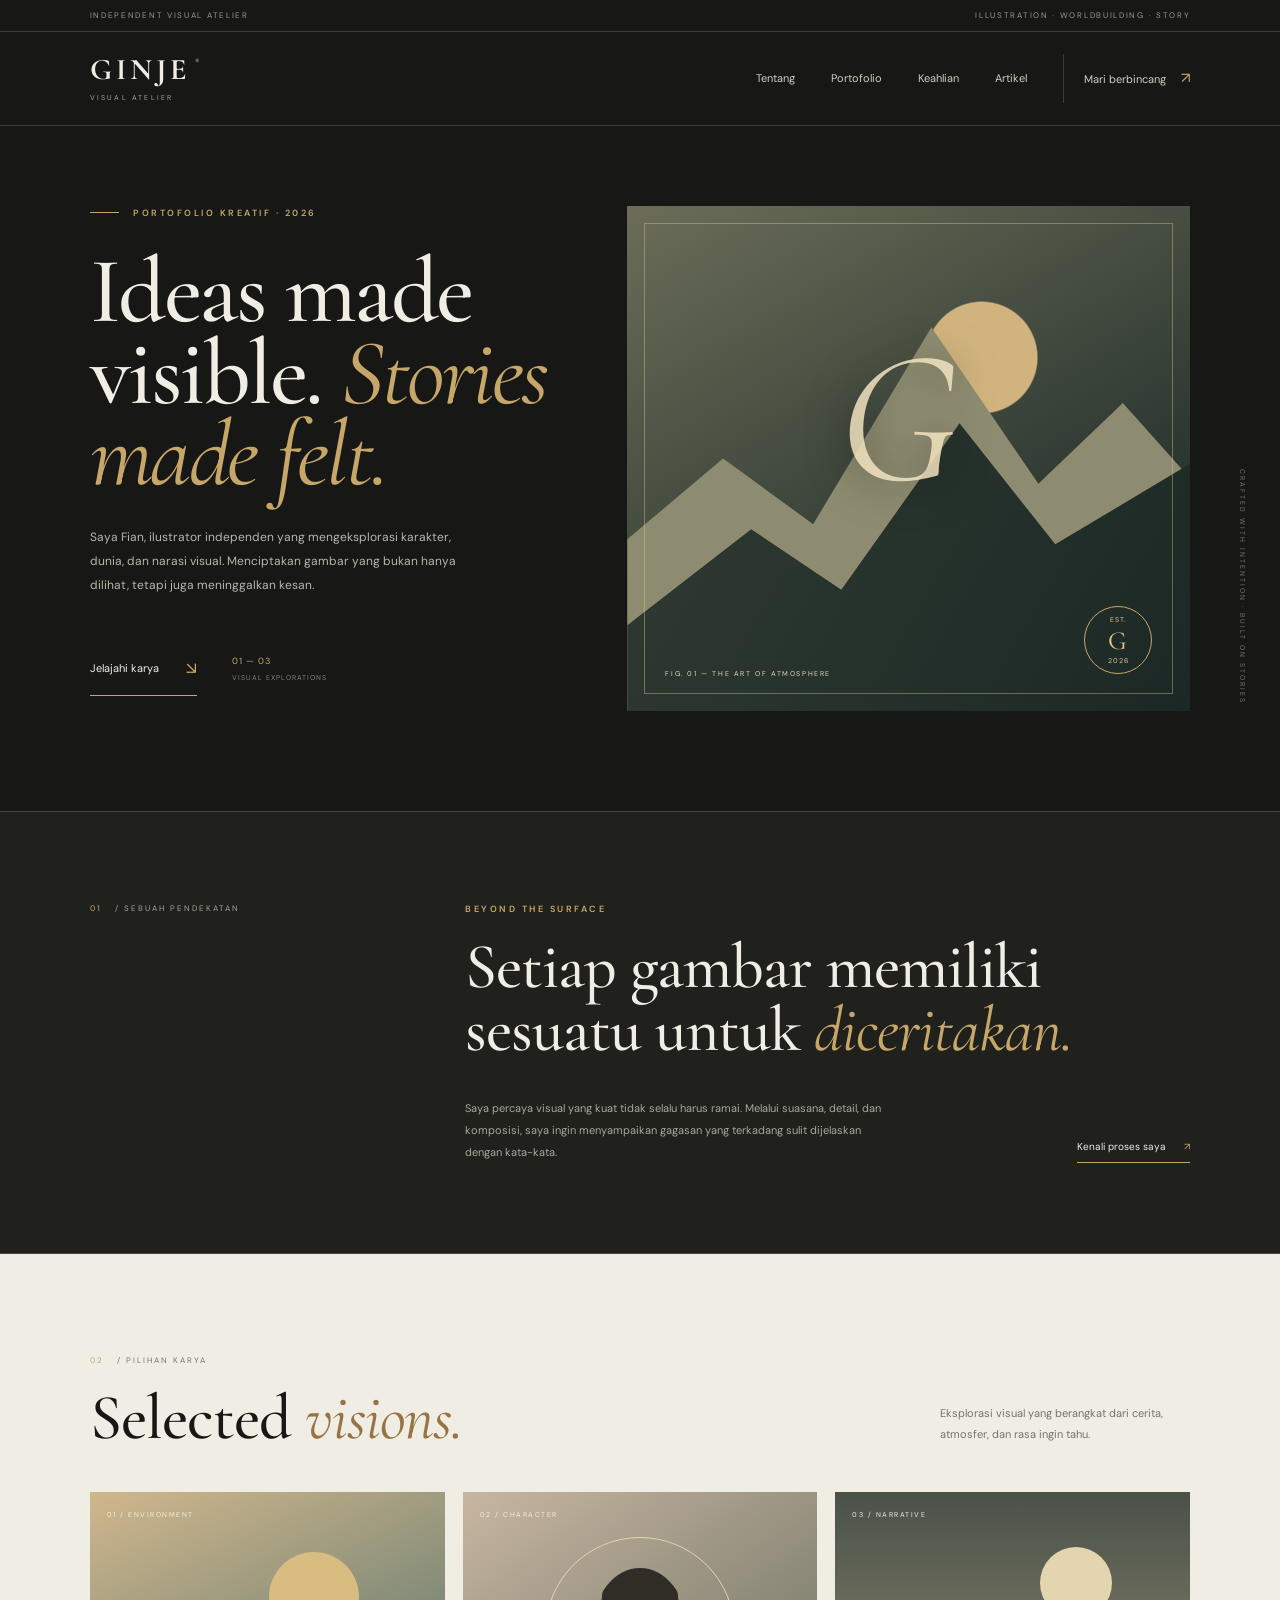
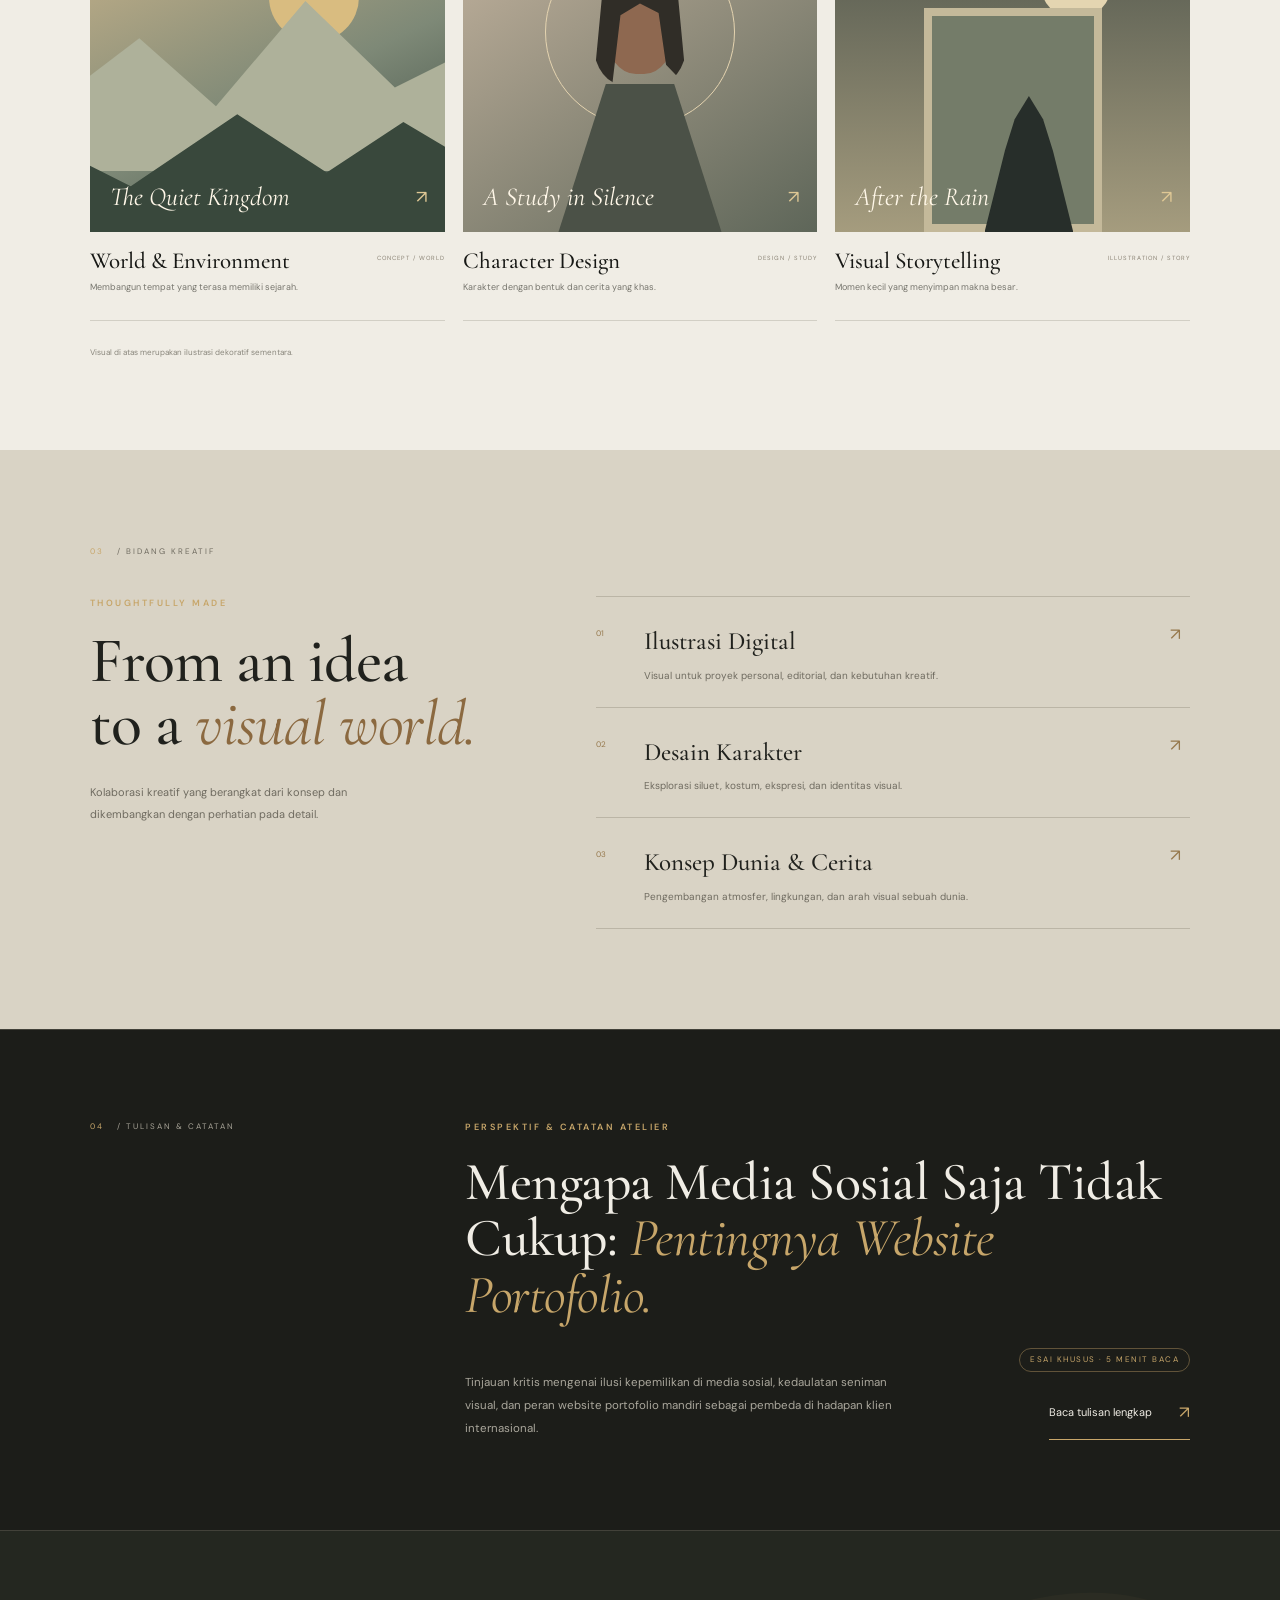
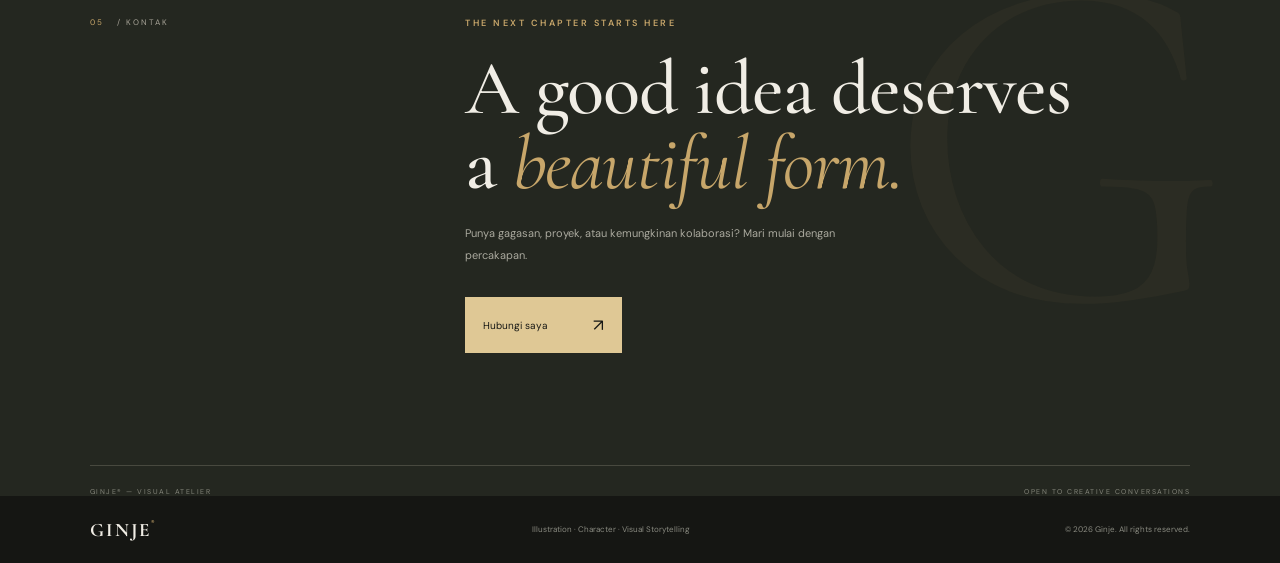
==== index.html @ ba6947dd "fix: sempurnakan layout editorial artikel, rapikan infografis SVG, dan selaraskan grid seksi jurnal " ====
<!DOCTYPE html>
<html lang="id">
<head>
  <meta charset="UTF-8"><meta name="viewport" content="width=device-width, initial-scale=1.0">
  <meta name="description" content="Ginje — ilustrasi, desain karakter, dan visual storytelling.">
  <title>Ginje — Visual Atelier</title>
  <link rel="preconnect" href="https://fonts.googleapis.com"><link rel="preconnect" href="https://fonts.gstatic.com" crossorigin>
  <link href="https://fonts.googleapis.com/css2?family=Cormorant+Garamond:wght@400;500;600;700&family=DM+Sans:wght@400;500;600;700&display=swap" rel="stylesheet">
  <link rel="stylesheet" href="style.css">
</head>
<body>
  <div class="topline"><span>INDEPENDENT VISUAL ATELIER</span><span>ILLUSTRATION · WORLDBUILDING · STORY</span></div>
  <header class="site-header"><a class="brand" href="#home">GINJE<span>®</span><small>VISUAL ATELIER</small></a>
    <nav><a href="#about">Tentang</a><a href="#works">Portofolio</a><a href="#services">Keahlian</a><a href="#journal">Artikel</a><a class="nav-cta" href="#contact">Mari berbincang <span>↗</span></a></nav>
  </header>
  <main>
    <section class="hero" id="home"><div class="hero-copy"><div class="eyebrow"><span class="gold-line"></span> PORTOFOLIO KREATIF · 2026</div>
      <h1>Ideas made<br>visible. <em>Stories</em><br><em>made felt.</em></h1>
      <p class="hero-description">Saya Fian, ilustrator independen yang mengeksplorasi karakter, dunia, dan narasi visual. Menciptakan gambar yang bukan hanya dilihat, tetapi juga meninggalkan kesan.</p>
      <div class="hero-bottom"><a class="round-link" href="#works">Jelajahi karya <span>↘</span></a><p>01 — 03<br><span>VISUAL EXPLORATIONS</span></p></div>
    </div><div class="hero-visual"><div class="hero-art art-one"></div><div class="hero-art art-two"></div><div class="hero-art art-three"></div><div class="hero-ornament">G</div><div class="hero-stamp"><span>EST.</span><strong>G</strong><span>2026</span></div><p class="visual-caption">FIG. 01 — THE ART OF ATMOSPHERE</p></div><div class="hero-side-note">CRAFTED WITH INTENTION · BUILT ON STORIES</div></section>
    <section class="manifesto" id="about"><div class="section-label"><span>01</span> / SEBUAH PENDEKATAN</div><div class="manifesto-content"><p class="small-gold">BEYOND THE SURFACE</p><h2>Setiap gambar memiliki sesuatu untuk <em>diceritakan.</em></h2><div class="manifesto-bottom"><p>Saya percaya visual yang kuat tidak selalu harus ramai. Melalui suasana, detail, dan komposisi, saya ingin menyampaikan gagasan yang terkadang sulit dijelaskan dengan kata-kata.</p><a href="#contact" class="underlined-link">Kenali proses saya <span>↗</span></a></div></div></section>
    <section class="works" id="works"><div class="section-heading"><div><div class="section-label"><span>02</span> / PILIHAN KARYA</div><h2>Selected <em>visions.</em></h2></div><p>Eksplorasi visual yang berangkat dari cerita, atmosfer, dan rasa ingin tahu.</p></div>
      <div class="work-grid">
        <article class="work-card work-wide"><a href="#contact" class="work-image landscape"><span class="image-index">01 / ENVIRONMENT</span><div class="landscape-sun"></div><div class="landscape-mist"></div><div class="landscape-foreground"></div><span class="image-title">The Quiet Kingdom</span><span class="image-open">↗</span></a><div class="work-info"><div><h3>World &amp; Environment</h3><p>Membangun tempat yang terasa memiliki sejarah.</p></div><span>CONCEPT / WORLD</span></div></article>
        <article class="work-card"><a href="#contact" class="work-image portrait"><span class="image-index">02 / CHARACTER</span><div class="portrait-halo"></div><div class="portrait-head"></div><div class="portrait-hair"></div><div class="portrait-cloak"></div><span class="image-title">A Study in Silence</span><span class="image-open">↗</span></a><div class="work-info"><div><h3>Character Design</h3><p>Karakter dengan bentuk dan cerita yang khas.</p></div><span>DESIGN / STUDY</span></div></article>
        <article class="work-card"><a href="#contact" class="work-image stilllife"><span class="image-index">03 / NARRATIVE</span><div class="still-moon"></div><div class="still-window"></div><div class="still-figure"></div><span class="image-title">After the Rain</span><span class="image-open">↗</span></a><div class="work-info"><div><h3>Visual Storytelling</h3><p>Momen kecil yang menyimpan makna besar.</p></div><span>ILLUSTRATION / STORY</span></div></article>
      </div><p class="disclaimer">Visual di atas merupakan ilustrasi dekoratif sementara.</p></section>
    <section class="services" id="services"><div class="section-label"><span>03</span> / BIDANG KREATIF</div><div class="services-grid"><div class="services-intro"><p class="small-gold">THOUGHTFULLY MADE</p><h2>From an idea<br>to a <em>visual world.</em></h2><p>Kolaborasi kreatif yang berangkat dari konsep dan dikembangkan dengan perhatian pada detail.</p></div><div class="service-list">
      <div class="service-row"><span class="service-number">01</span><div><h3>Ilustrasi Digital</h3><p>Visual untuk proyek personal, editorial, dan kebutuhan kreatif.</p></div><span class="service-symbol">↗</span></div>
      <div class="service-row"><span class="service-number">02</span><div><h3>Desain Karakter</h3><p>Eksplorasi siluet, kostum, ekspresi, dan identitas visual.</p></div><span class="service-symbol">↗</span></div>
      <div class="service-row"><span class="service-number">03</span><div><h3>Konsep Dunia &amp; Cerita</h3><p>Pengembangan atmosfer, lingkungan, dan arah visual sebuah dunia.</p></div><span class="service-symbol">↗</span></div>
    </div></div></section>
    <section class="journal" id="journal">
      <div class="section-label"><span>04</span> / TULISAN &amp; CATATAN</div>
      <div class="journal-content">
        <p class="small-gold">PERSPEKTIF &amp; CATATAN ATELIER</p>
        <h2>Mengapa Media Sosial Saja Tidak Cukup: <em>Pentingnya Website Portofolio.</em></h2>
        <div class="journal-bottom">
          <p>Tinjauan kritis mengenai ilusi kepemilikan di media sosial, kedaulatan seniman visual, dan peran website portofolio mandiri sebagai pembeda di hadapan klien internasional.</p>
          <div class="journal-actions">
            <span class="journal-badge">ESAI KHUSUS · 5 MENIT BACA</span>
            <a href="artikel-pentingnya-website-portofolio-ilustrator.html" class="round-link">Baca tulisan lengkap <span>↗</span></a>
          </div>
        </div>
      </div>
    </section>
    <section class="contact" id="contact"><div class="contact-pattern">G</div><div class="section-label"><span>05</span> / KONTAK</div><div class="contact-inner"><p class="small-gold">THE NEXT CHAPTER STARTS HERE</p><h2>A good idea deserves<br>a <em>beautiful form.</em></h2><p>Punya gagasan, proyek, atau kemungkinan kolaborasi? Mari mulai dengan percakapan.</p><a class="contact-button" href="mailto:emailkamu@example.com">Hubungi saya <span>↗</span></a></div><div class="contact-footer"><span>GINJE® — VISUAL ATELIER</span><span>OPEN TO CREATIVE CONVERSATIONS</span></div></section>
  </main><footer class="footer"><a class="footer-brand" href="#home">GINJE<span>®</span></a><p>Illustration · Character · Visual Storytelling</p><p>© 2026 Ginje. All rights reserved.</p></footer>
</body></html>
---- style.css ----
:root{--black:#171815;--cream:#f0ede5;--gold:#c7a66a;--gold-light:#dfc895;--muted:#aaa79c;--rule:rgba(225,216,195,.19)}
*{box-sizing:border-box}html{scroll-behavior:smooth}body{margin:0;background:var(--black);color:var(--cream);font:14px/1.7 'DM Sans',sans-serif}a{color:inherit;text-decoration:none}.topline{min-height:32px;display:flex;justify-content:space-between;align-items:center;padding:0 7%;color:#9c998e;border-bottom:1px solid var(--rule);font-size:8px;letter-spacing:1.7px}.site-header{min-height:94px;padding:0 7%;display:flex;align-items:center;justify-content:space-between;border-bottom:1px solid var(--rule)}.brand{display:flex;align-items:flex-start;flex-wrap:wrap;width:145px;font:700 30px/1 'Cormorant Garamond',serif;letter-spacing:4px}.brand>span{color:var(--gold);font:9px 'DM Sans',sans-serif;margin:1px 0 0 4px}.brand small{flex-basis:100%;margin-top:8px;font:7px 'DM Sans',sans-serif;letter-spacing:2.2px;color:var(--muted)}nav{display:flex;align-items:center;gap:36px;color:#d0cdc3;font-size:11px}nav a:hover{color:var(--gold-light)}.nav-cta{padding:12px 0 12px 20px;border-left:1px solid var(--rule)}.nav-cta span{color:var(--gold);padding-left:12px;font-size:15px}.hero{padding:80px 7% 100px;min-height:670px;display:grid;grid-template-columns:.9fr 1.1fr;align-items:center;gap:7%;position:relative;overflow:hidden}.hero-copy{position:relative;z-index:2;padding-bottom:15px}.eyebrow,.small-gold{color:var(--gold);font-size:9px;letter-spacing:2.5px;font-weight:600}.gold-line{display:inline-block;width:29px;height:1px;margin:0 10px 3px 0;background:var(--gold)}h1,h2,h3,p{margin-top:0}h1,h2,h3{font-family:'Cormorant Garamond',serif;font-weight:500}h1{font-size:clamp(65px,7.3vw,105px);line-height:.87;letter-spacing:-2.5px;margin:30px 0}h1 em,h2 em{color:var(--gold);font-weight:400}.hero-description{color:#b8b5ab;max-width:390px;font-size:12px;line-height:2}.hero-bottom{display:flex;align-items:center;gap:35px;margin-top:45px}.round-link{display:inline-flex;align-items:center;gap:27px;padding:12px 0;border-bottom:1px solid var(--gold);font-size:11px}.round-link span{color:var(--gold);font-size:17px}.hero-bottom p{margin:0;color:var(--gold);font-size:9px;line-height:1.8;letter-spacing:1px}.hero-bottom p span{color:#858379;font-size:7px}.hero-visual{min-height:470px;height:100%;position:relative;background:#33372e;overflow:hidden}.hero-visual:before{content:'';position:absolute;inset:17px;border:1px solid #dfc89566;z-index:5;pointer-events:none}.hero-art{position:absolute;inset:0}.art-one{background:radial-gradient(circle at 63% 30%,#d1b47d 0 11%,transparent 11.3%),linear-gradient(150deg,#6b6d58,#2e3932 66%,#1c2624)}.art-two{background:#8e8c70;clip-path:polygon(0 66%,17% 50%,33% 63%,54% 24%,73% 55%,88% 39%,100% 54%,100% 100%,0 100%)}.art-three{background:linear-gradient(120deg,#333e35,#1c2825);clip-path:polygon(0 83%,22% 64%,38% 76%,59% 43%,76% 67%,100% 51%,100% 100%,0 100%)}.hero-ornament{position:absolute;z-index:2;top:42%;left:48%;transform:translate(-50%,-50%);color:#f4e5c1d6;font:italic 190px 'Cormorant Garamond',serif;text-shadow:0 4px 40px #1118}.hero-stamp{position:absolute;z-index:6;right:38px;bottom:37px;width:68px;height:68px;border:1px solid var(--gold);border-radius:50%;display:flex;flex-direction:column;justify-content:center;align-items:center;color:var(--gold-light);font-size:7px;letter-spacing:1px;line-height:1.4}.hero-stamp strong{font:26px 'Cormorant Garamond',serif}.visual-caption{position:absolute;z-index:6;bottom:24px;left:38px;font-size:7px;letter-spacing:1.6px;color:#e3d9bf}.hero-side-note{position:absolute;right:2.5%;top:50%;writing-mode:vertical-rl;color:#77766d;letter-spacing:2px;font-size:7px}.manifesto{padding:90px 7%;display:grid;grid-template-columns:.7fr 1.7fr;gap:7%;border-block:1px solid var(--rule);background:#20211d}.section-label{color:#a7a397;font-size:8px;letter-spacing:2px}.section-label span{color:var(--gold);margin-right:9px}.manifesto-content{max-width:770px}.small-gold{margin-bottom:19px}h2{font-size:clamp(42px,5vw,68px);line-height:.98;letter-spacing:-1px}.manifesto h2{max-width:700px;margin-bottom:35px}.manifesto-bottom{display:flex;align-items:end;justify-content:space-between;gap:35px}.manifesto-bottom p{max-width:420px;color:#aaa79c;font-size:11px;line-height:2;margin-bottom:0}.underlined-link{white-space:nowrap;padding-bottom:7px;border-bottom:1px solid var(--gold);font-size:10px}.underlined-link span{color:var(--gold);padding-left:15px}.works{padding:100px 7% 90px;background:var(--cream);color:var(--black)}.works .section-label{color:#77766e}.section-heading{display:flex;justify-content:space-between;align-items:end;gap:30px;margin-bottom:42px}.section-heading h2{margin:20px 0 0}.section-heading h2 em{color:#987344}.section-heading>p{max-width:250px;color:#74736a;font-size:11px;line-height:1.9;margin-bottom:5px}.work-grid{display:grid;grid-template-columns:1fr 1fr 1fr;gap:18px;align-items:start}.work-image{height:340px;display:block;position:relative;overflow:hidden;background:#b1ae98}.image-index{position:absolute;top:17px;left:17px;z-index:5;font-size:7px;letter-spacing:1.5px;color:#f5eddd}.image-title{position:absolute;z-index:5;bottom:20px;left:20px;color:#fff7e8;font:italic 26px 'Cormorant Garamond',serif}.image-open{position:absolute;z-index:5;right:18px;bottom:19px;color:var(--gold-light);font-size:18px;transition:transform .2s}.work-image:hover .image-open{transform:translate(3px,-3px)}.landscape{background:linear-gradient(155deg,#d0b78c,#7e8977 57%,#35453d)}.landscape-sun{position:absolute;width:90px;height:90px;border-radius:50%;background:#d9bc80;top:60px;right:24%}.landscape-mist{position:absolute;width:120%;height:50%;bottom:18%;left:-10%;background:#aeb19a;clip-path:polygon(0 60%,20% 22%,38% 62%,59% 0,80% 51%,100% 26%,100% 100%,0 100%)}.landscape-foreground{position:absolute;width:120%;height:45%;bottom:0;left:-10%;background:#39483c;clip-path:polygon(0 45%,18% 70%,43% 23%,64% 61%,82% 28%,100% 58%,100% 100%,0 100%)}.portrait{background:linear-gradient(145deg,#c7b6a1,#5e6659)}.portrait-halo{position:absolute;width:190px;height:190px;border:1px solid #e5d4b0;border-radius:50%;top:45px;left:50%;transform:translateX(-50%)}.portrait-head{position:absolute;z-index:2;width:68px;height:91px;top:91px;left:50%;transform:translateX(-50%);border-radius:48% 48% 44% 44%;background:#8e6850}.portrait-hair{position:absolute;z-index:3;width:93px;height:118px;top:76px;left:50%;transform:translateX(-50%);border-radius:50% 50% 35% 35%;background:#302d27;clip-path:polygon(12% 0,88% 0,100% 100%,78% 82%,70% 38%,50% 30%,29% 40%,20% 100%,0 100%)}.portrait-cloak{position:absolute;width:190px;height:190px;bottom:-42px;left:50%;transform:translateX(-50%);background:#4b5147;clip-path:polygon(32% 0,68% 0,100% 100%,0 100%)}.stilllife{background:linear-gradient(#4a5149,#a59c7e)}.still-moon{position:absolute;top:55px;right:22%;width:72px;height:72px;border-radius:50%;background:#e4d5b1}.still-window{position:absolute;bottom:0;left:25%;width:50%;height:66%;border:8px solid #c4b99a;background:#747c69}.still-figure{position:absolute;bottom:0;left:42%;width:25%;height:40%;background:#272e2a;clip-path:polygon(50% 0,66% 17%,77% 40%,100% 100%,0 100%,23% 40%,34% 17%)}.work-info{display:flex;justify-content:space-between;gap:12px;padding:16px 0 25px;border-bottom:1px solid #d2cfc5}.work-info h3{font-size:23px;margin:0 0 4px;line-height:1.2}.work-info p{color:#77766e;font-size:9px;margin:0}.work-info>span{color:#898274;font-size:6px;letter-spacing:1px;white-space:nowrap;padding-top:5px}.disclaimer{margin:25px 0 0;color:#89867c;font-size:8px}.services{padding:95px 7% 100px;background:#d9d3c5;color:#20211d}.services .section-label{color:#6f6b60}.services-grid{display:grid;grid-template-columns:.8fr 1.2fr;gap:10%;margin-top:38px}.services-intro h2{font-size:clamp(45px,5vw,66px);margin:0 0 25px}.services-intro h2 em{color:#8b6940}.services-intro>p:last-child{max-width:300px;color:#6f6b60;font-size:11px;line-height:2}.service-list{border-top:1px solid #bbb5a6}.service-row{display:grid;grid-template-columns:30px 1fr 20px;gap:18px;padding:23px 0;border-bottom:1px solid #bbb5a6}.service-number{font-size:8px;color:#96784c;padding-top:7px}.service-row h3{font-size:25px;margin:0 0 4px}.service-row p{color:#6f6b60;font-size:10px;margin:0}.service-symbol{color:#96784c;font-size:17px}.contact{position:relative;overflow:hidden;padding:85px 7% 30px;display:grid;grid-template-columns:.7fr 1.7fr;gap:7%;background:#242720}.contact-pattern{position:absolute;right:4%;top:4%;color:#c7a66a0b;font:480px/.8 'Cormorant Garamond',serif;pointer-events:none}.contact-inner{position:relative;z-index:2;max-width:680px;padding-bottom:80px}.contact-inner h2{font-size:clamp(48px,6vw,78px);margin:20px 0}.contact-inner>p:not(.small-gold){max-width:390px;color:#aaa99e;font-size:11px;line-height:2}.contact-button{display:inline-flex;align-items:center;gap:45px;margin-top:20px;padding:14px 18px;color:var(--black);background:var(--gold-light);font-size:10px}.contact-button:hover{background:#f0dfb5}.contact-button span{font-size:17px}.contact-inner small{display:block;color:#77796f;font-size:8px;margin-top:20px}.contact-footer{position:relative;z-index:2;grid-column:1/-1;display:flex;justify-content:space-between;border-top:1px solid var(--rule);padding-top:20px;color:#85867b;font-size:7px;letter-spacing:1.5px}.footer{padding:22px 7%;display:flex;align-items:center;justify-content:space-between;gap:20px;background:#151613;color:#898a80;font-size:8px}.footer p{margin:0}.footer-brand{font:700 19px 'Cormorant Garamond',serif;letter-spacing:2px;color:var(--cream)}.footer-brand span{color:var(--gold);font:7px 'DM Sans',sans-serif;vertical-align:top}
@media(max-width:900px){.hero{gap:4%;grid-template-columns:.95fr 1.05fr;padding-top:60px}.hero-visual{min-height:410px}.hero-side-note{display:none}.work-grid{grid-template-columns:1fr 1fr}.work-wide{grid-column:span 2}.work-wide .work-image{height:350px}.manifesto-bottom{align-items:start;flex-direction:column;gap:22px}.work-info>span{display:none}}
@media(max-width:620px){.topline{padding:8px 6%;font-size:6px;gap:12px}.topline span:last-child{text-align:right}.site-header{padding:20px 6%;align-items:flex-start;gap:15px}.brand{font-size:25px;width:110px}nav{gap:16px;justify-content:flex-end;flex-wrap:wrap;font-size:10px}.nav-cta{padding:0;border:0}.nav-cta span{padding-left:4px}.hero{padding:65px 6% 75px;grid-template-columns:1fr;gap:38px}h1{font-size:clamp(68px,17vw,95px)}.hero-visual{min-height:380px}.hero-ornament{font-size:160px}.manifesto,.contact{padding:65px 6%;grid-template-columns:1fr;gap:30px}.manifesto h2{font-size:48px}.works,.services{padding:70px 6%}.section-heading{display:block}.section-heading>p{margin-top:20px}.work-grid{grid-template-columns:1fr;gap:8px}.work-wide{grid-column:auto}.work-image,.work-wide .work-image{height:350px}.work-info{margin-bottom:15px}.services-grid{grid-template-columns:1fr;gap:28px}.contact-inner{padding-bottom:35px}.contact-inner h2{font-size:53px}.contact-pattern{font-size:300px;top:25%}.contact-footer{gap:15px;font-size:6px}.footer{padding:24px 6%;display:grid;grid-template-columns:1fr 1fr;gap:12px}.footer p:last-child{grid-column:1/-1}}

/* ==========================================================
   JOURNAL SECTION (INDEX.HTML) - HARMONIZED WITH ATELIER GRID
   ========================================================== */
.journal {
  padding: 90px 7%;
  display: grid;
  grid-template-columns: 0.7fr 1.7fr;
  gap: 7%;
  border-block: 1px solid var(--rule);
  background: #1c1d19;
}
.journal-content {
  max-width: 770px;
}
.journal h2 {
  font-size: clamp(34px, 4.2vw, 54px);
  line-height: 1.05;
  letter-spacing: -0.5px;
  margin: 18px 0 25px;
  color: var(--cream);
}
.journal h2 em {
  color: var(--gold);
  font-weight: 400;
}
.journal-bottom {
  display: flex;
  align-items: flex-end;
  justify-content: space-between;
  gap: 35px;
}
.journal-bottom p {
  max-width: 440px;
  color: #aaa79c;
  font-size: 11.5px;
  line-height: 2;
  margin-bottom: 0;
}
.journal-actions {
  display: flex;
  flex-direction: column;
  align-items: flex-end;
  gap: 14px;
}
.journal-badge {
  font-size: 8px;
  letter-spacing: 1.5px;
  color: var(--gold);
  border: 1px solid rgba(199, 166, 106, 0.4);
  padding: 4px 10px;
  border-radius: 20px;
  display: inline-block;
  white-space: nowrap;
}

/* ==========================================================
   ARTICLE PAGE TYPOGRAPHY & LAYOUT (ELEGANT EDITORIAL)
   ========================================================== */
.article-page {
  background: var(--black);
  color: var(--cream);
}

.article-hero-section {
  max-width: 780px;
  margin: 0 auto;
  padding: 40px 24px 25px;
  border-bottom: 1px solid var(--rule);
}
.breadcrumb-nav {
  display: flex;
  align-items: center;
  gap: 8px;
  font-size: 9.5px;
  letter-spacing: 1px;
  color: #8b887d;
  margin-bottom: 22px;
}
.breadcrumb-nav a {
  color: #b5b1a4;
  border-bottom: 1px dotted transparent;
  transition: color 0.2s;
}
.breadcrumb-nav a:hover {
  color: var(--gold);
  border-color: var(--gold);
}
.article-eyebrow {
  display: flex;
  align-items: center;
  gap: 12px;
  font-size: 9px;
  letter-spacing: 2.2px;
  color: var(--gold);
  font-weight: 600;
  margin-bottom: 15px;
}
.article-title {
  font-family: 'Cormorant Garamond', Georgia, serif;
  font-size: clamp(30px, 4vw, 46px);
  line-height: 1.15;
  letter-spacing: -0.5px;
  margin: 0 0 18px;
  color: var(--cream);
}
.article-title em {
  color: var(--gold);
  font-style: italic;
  font-weight: 400;
}
.article-subtitle {
  font-size: 14px;
  line-height: 1.75;
  color: #b8b4a7;
  margin-bottom: 22px;
}
.article-meta-bar {
  display: grid;
  grid-template-columns: repeat(auto-fit, minmax(160px, 1fr));
  gap: 14px;
  padding: 16px 0;
  border-top: 1px solid var(--rule);
  font-size: 10.5px;
  color: #928f83;
}
.article-meta-bar span {
  display: block;
  font-size: 8px;
  letter-spacing: 1.2px;
  color: var(--gold);
  text-transform: uppercase;
  margin-bottom: 3px;
}
.article-meta-bar strong {
  color: var(--cream);
  font-weight: 500;
  font-size: 11px;
}

/* Article Body Content */
.article-container {
  max-width: 780px;
  margin: 0 auto;
  padding: 35px 24px 75px;
}
.article-body {
  font-size: 15px;
  line-height: 1.95;
  color: #ccc8bc;
}
.article-body p {
  margin-bottom: 22px;
}
.article-body h2 {
  font-family: 'Cormorant Garamond', Georgia, serif;
  font-size: clamp(26px, 3vw, 34px);
  color: var(--cream);
  margin: 44px 0 16px;
  line-height: 1.2;
  letter-spacing: -0.3px;
  border-bottom: 1px solid var(--rule);
  padding-bottom: 8px;
}
.article-body h2 em {
  color: var(--gold);
  font-weight: 400;
}
.article-body h3 {
  font-family: 'Cormorant Garamond', Georgia, serif;
  font-size: 22px;
  color: var(--gold-light);
  margin: 28px 0 12px;
}
.article-body a {
  color: var(--gold);
  border-bottom: 1px dashed var(--gold);
  transition: color 0.2s, border-color 0.2s;
}
.article-body a:hover {
  color: var(--gold-light);
  border-bottom-style: solid;
}
.article-body ul, .article-body ol {
  margin: 0 0 24px 18px;
  padding-left: 8px;
}
.article-body li {
  margin-bottom: 8px;
  line-height: 1.8;
}
.article-body li strong {
  color: var(--cream);
}
.article-callout {
  background: #1f211b;
  border-left: 2px solid var(--gold);
  padding: 22px 26px;
  margin: 32px 0;
  position: relative;
}
.article-callout p {
  margin-bottom: 0;
  font-family: 'Cormorant Garamond', Georgia, serif;
  font-size: 19px;
  font-style: italic;
  color: #dfdbcd;
  line-height: 1.6;
}
.article-callout cite {
  display: block;
  margin-top: 10px;
  font-family: 'DM Sans', sans-serif;
  font-size: 9px;
  letter-spacing: 1.5px;
  font-style: normal;
  color: var(--gold);
  text-transform: uppercase;
}
.article-figure {
  margin: 36px 0;
  background: #191b16;
  border: 1px solid var(--rule);
  border-radius: 4px;
  padding: 14px;
}
.article-figure img, .article-figure svg {
  display: block;
  width: 100%;
  height: auto;
  border-radius: 2px;
}
.article-figure figcaption {
  margin-top: 12px;
  font-size: 10.5px;
  color: #9c998e;
  text-align: center;
  letter-spacing: 0.4px;
}
.article-highlight-box {
  background: #1f211c;
  border: 1px solid rgba(199, 166, 106, 0.25);
  border-radius: 4px;
  padding: 24px 28px;
  margin: 34px 0;
}
.article-highlight-box h3 {
  margin-top: 0;
  margin-bottom: 14px;
  color: var(--gold-light);
  font-size: 21px;
}
.article-highlight-box ul {
  margin-bottom: 0;
}

/* Reference Box */
.article-references {
  margin-top: 45px;
  padding-top: 22px;
  border-top: 1px solid var(--rule);
}
.article-references h4 {
  font-family: 'DM Sans', sans-serif;
  font-size: 10px;
  letter-spacing: 2px;
  text-transform: uppercase;
  color: var(--gold);
  margin: 0 0 14px;
}
.article-references ol {
  font-size: 11.5px;
  color: #9f9b8f;
  margin-left: 16px;
  padding-left: 0;
}
.article-references li {
  margin-bottom: 8px;
}
.article-references a {
  border-bottom: 1px dotted #8d897c;
  color: #c2beaf;
}

/* Author Box */
.article-author-card {
  margin-top: 48px;
  background: #1f211c;
  border: 1px solid var(--rule);
  border-radius: 4px;
  padding: 24px 26px;
  display: grid;
  grid-template-columns: 66px 1fr;
  gap: 20px;
  align-items: center;
}
.author-stamp {
  width: 64px;
  height: 64px;
  border: 1px solid var(--gold);
  border-radius: 50%;
  display: flex;
  flex-direction: column;
  justify-content: center;
  align-items: center;
  color: var(--gold-light);
  font-size: 7px;
  letter-spacing: 1px;
}
.author-stamp strong {
  font: 24px 'Cormorant Garamond', serif;
}
.author-info h4 {
  margin: 0 0 4px;
  font-size: 16px;
  font-family: 'Cormorant Garamond', serif;
  color: var(--cream);
}
.author-info p {
  margin: 0 0 10px;
  font-size: 11.5px;
  color: #a4a093;
  line-height: 1.7;
}
.author-info a {
  font-size: 10.5px;
  color: var(--gold);
  border-bottom: 1px solid var(--gold);
}

/* Bottom CTA Navigation */
.article-cta-nav {
  margin-top: 38px;
  padding-top: 22px;
  border-top: 1px solid var(--rule);
  display: flex;
  justify-content: space-between;
  align-items: center;
  flex-wrap: wrap;
  gap: 16px;
}
.article-cta-nav a {
  display: inline-flex;
  align-items: center;
  gap: 10px;
  font-size: 10.5px;
  letter-spacing: 0.5px;
  color: var(--gold);
  border-bottom: 1px solid var(--gold);
  padding-bottom: 3px;
}

@media(max-width: 900px) {
  .journal {
    grid-template-columns: 1fr;
    gap: 25px;
    padding: 65px 6%;
  }
  .journal-bottom {
    flex-direction: column;
    align-items: flex-start;
    gap: 20px;
  }
  .journal-actions {
    align-items: flex-start;
  }
}

@media(max-width: 620px) {
  .article-author-card {
    grid-template-columns: 1fr;
    text-align: center;
    justify-items: center;
  }
  .article-cta-nav {
    flex-direction: column;
    align-items: flex-start;
  }
}
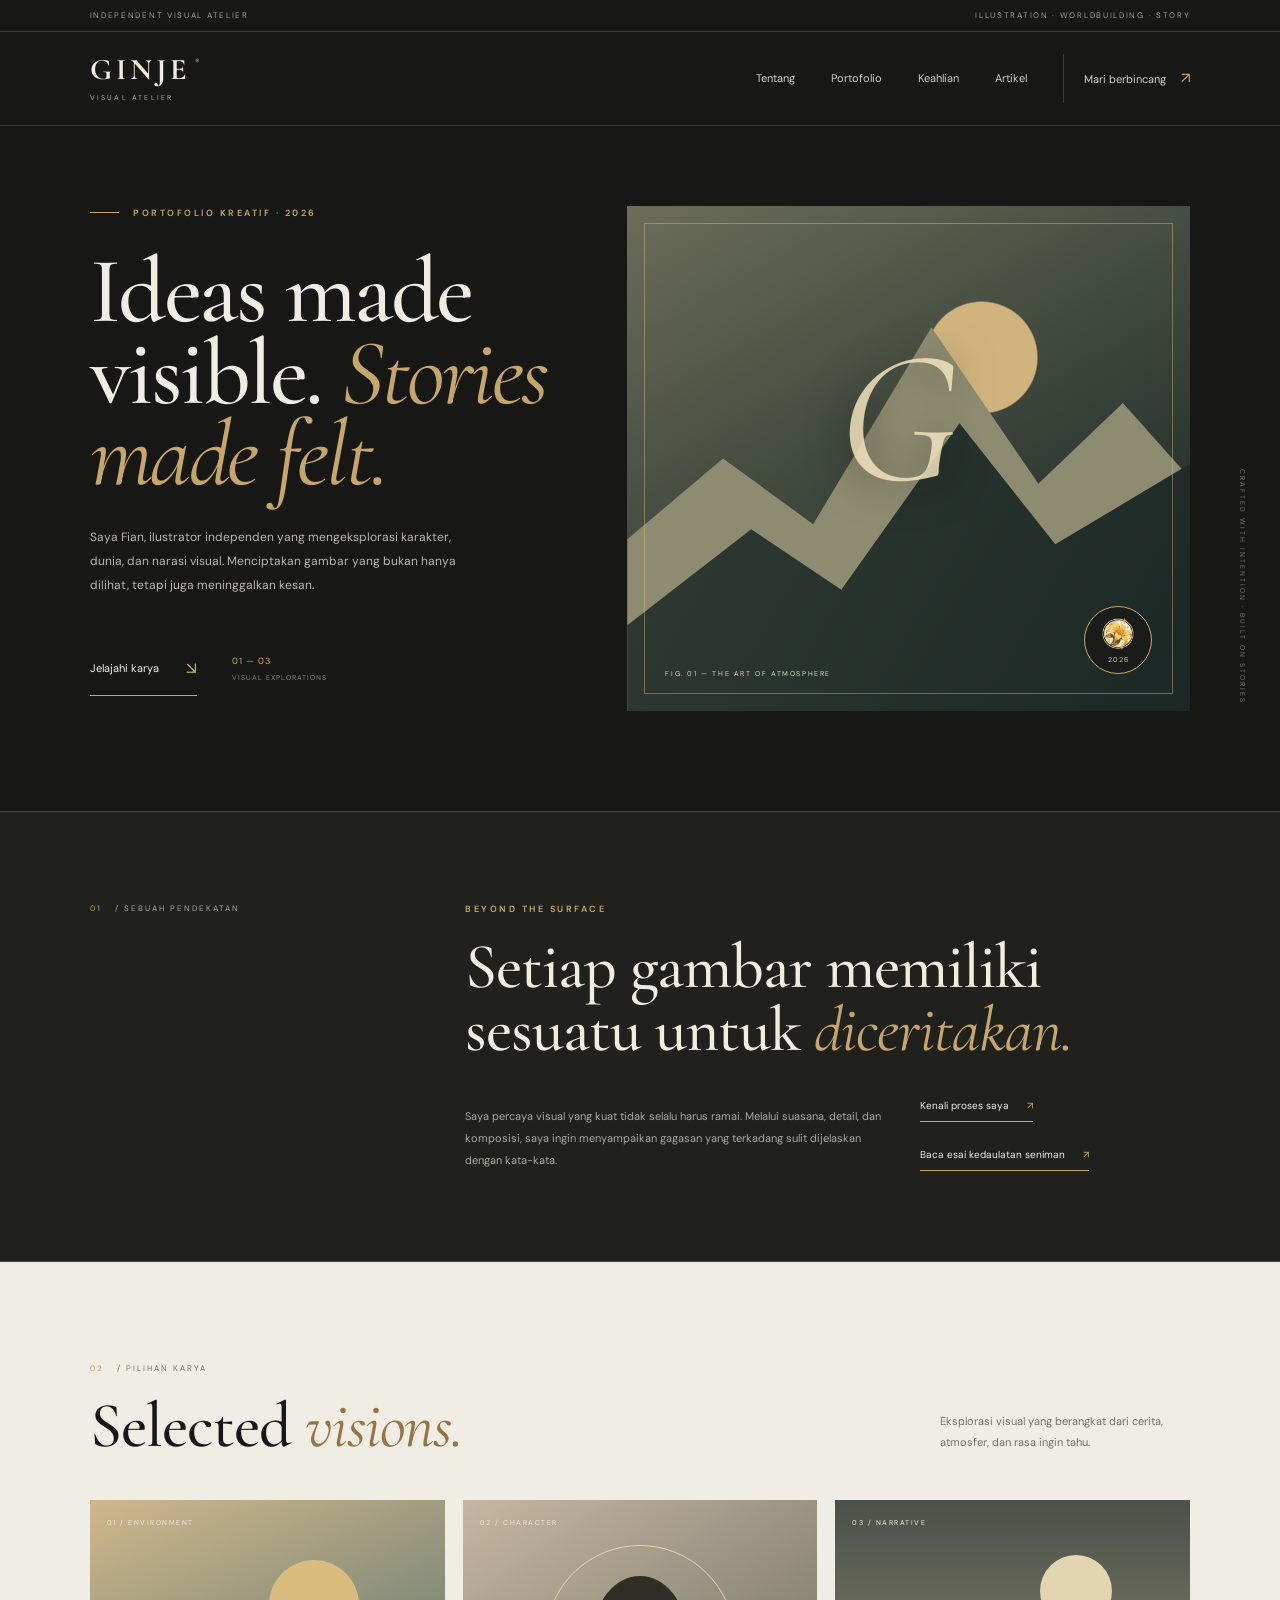
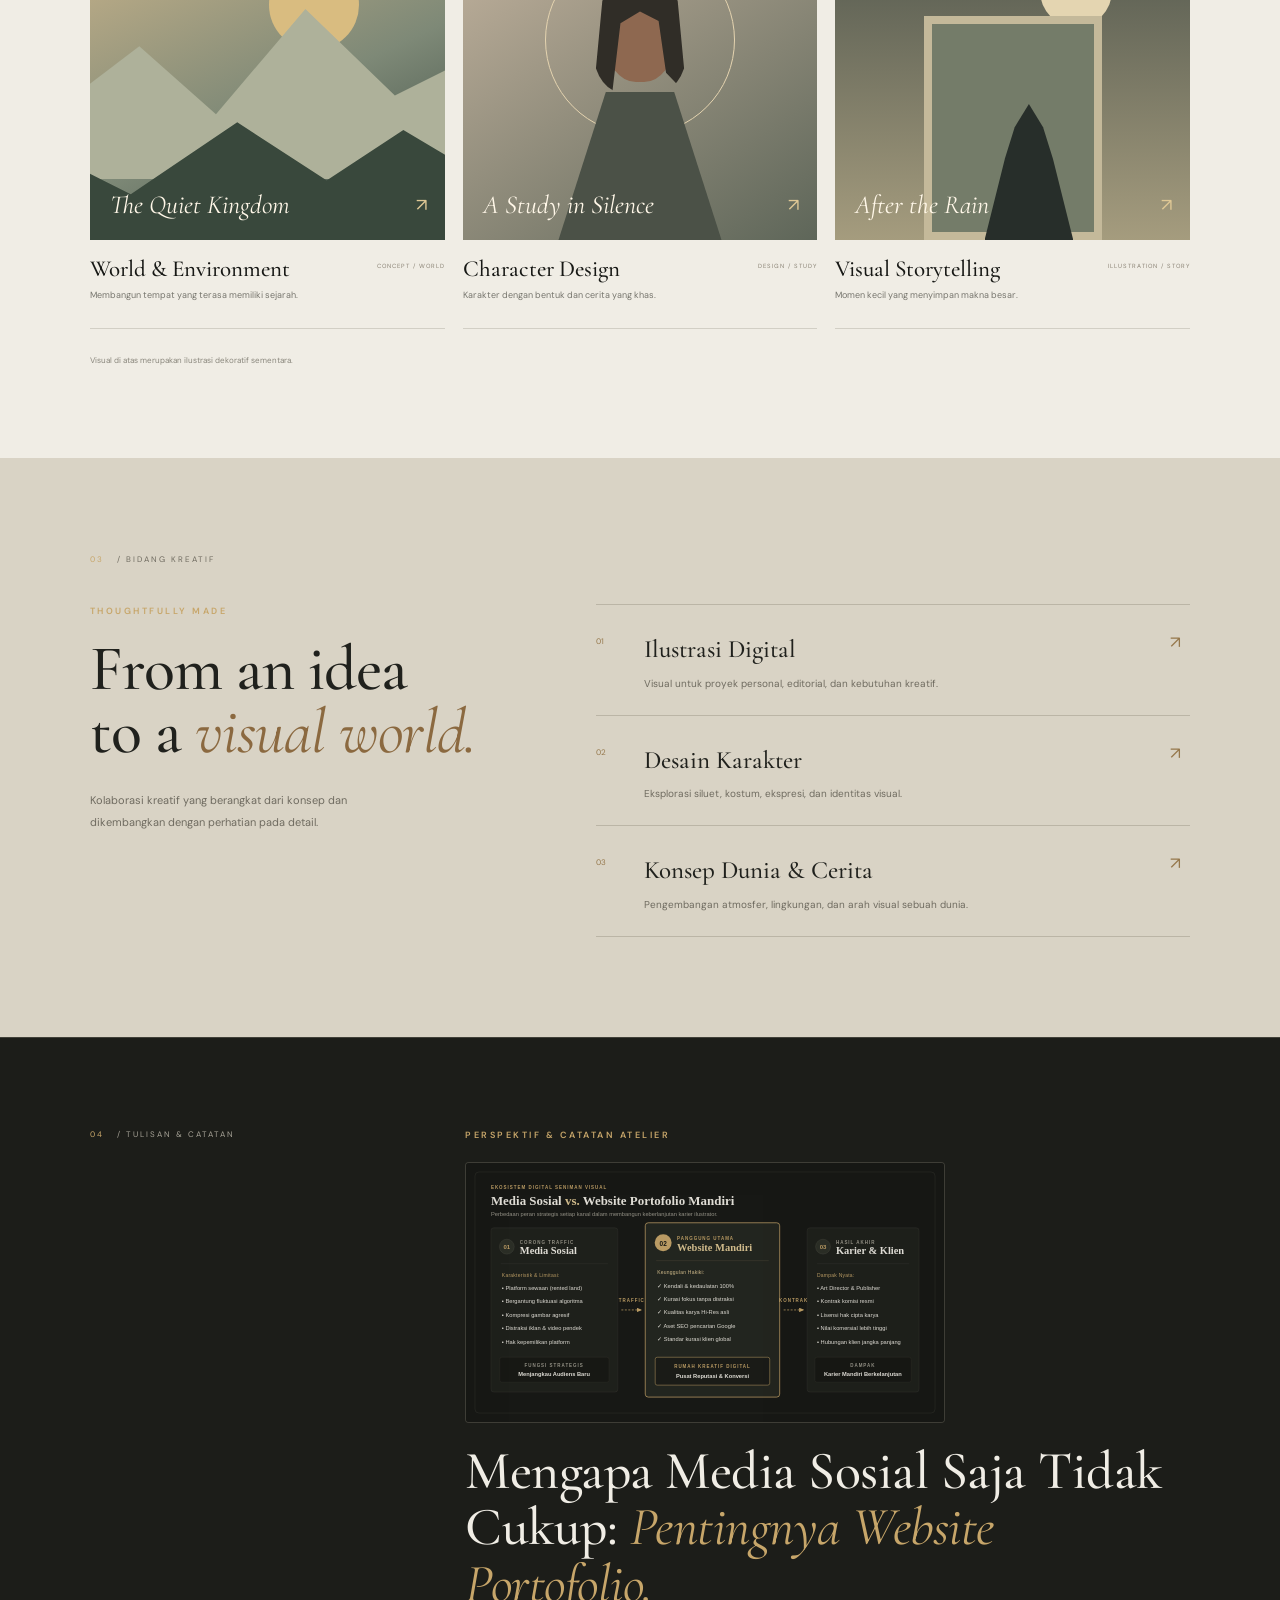
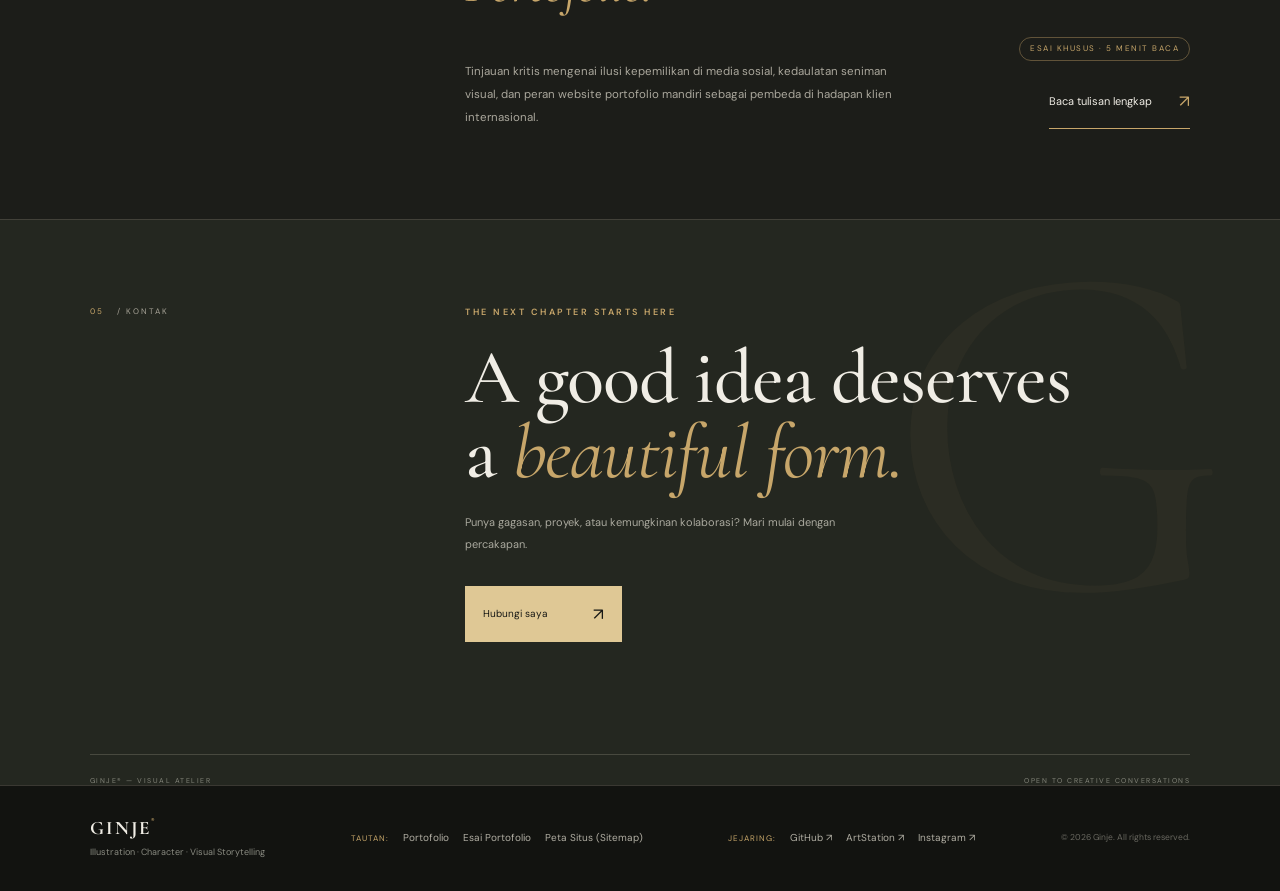
==== commit 653b250a: "fix(seo): fix concatenated heading words, add semantic images with alt, and resolve link ratios for " ====
--- a/index.html
+++ b/index.html
@@ -1,32 +1,105 @@
 <!DOCTYPE html>
 <html lang="id">
 <head>
-  <meta charset="UTF-8"><meta name="viewport" content="width=device-width, initial-scale=1.0">
-  <meta name="description" content="Ginje — ilustrasi, desain karakter, dan visual storytelling.">
-  <title>Ginje — Visual Atelier</title>
-  <link rel="preconnect" href="https://fonts.googleapis.com"><link rel="preconnect" href="https://fonts.gstatic.com" crossorigin>
+  <meta charset="UTF-8">
+  <meta name="viewport" content="width=device-width, initial-scale=1.0">
+  
+  <!-- SEO Primary Meta Tags -->
+  <title>Ginje — Visual Atelier | Portofolio Ilustrasi &amp; Desain Karakter</title>
+  <meta name="title" content="Ginje — Visual Atelier | Portofolio Ilustrasi &amp; Desain Karakter">
+  <meta name="description" content="Portofolio resmi Ginje (Fian) — ilustrator independen, desain karakter, dan visual storytelling. Eksplorasi karya seni naratif dan kolaborasi proyek kreatif.">
+  <meta name="keywords" content="ilustrator indonesia, desain karakter, visual storytelling, concept art, portofolio ilustrator, ginje visual atelier, freelance illustrator">
+  <meta name="author" content="Fian — Ginje Visual Atelier">
+  <meta name="robots" content="index, follow, max-image-preview:large, max-snippet:-1, max-video-preview:-1">
+  <link rel="canonical" href="https://arfianafandi.github.io/Website-Portofolio/">
+
+  <!-- Open Graph / Facebook -->
+  <meta property="og:locale" content="id_ID">
+  <meta property="og:type" content="website">
+  <meta property="og:url" content="https://arfianafandi.github.io/Website-Portofolio/">
+  <meta property="og:title" content="Ginje — Visual Atelier | Portofolio Ilustrasi &amp; Desain Karakter">
+  <meta property="og:description" content="Portofolio resmi Ginje (Fian) — ilustrator independen, desain karakter, dan visual storytelling. Eksplorasi karya seni naratif dan kolaborasi proyek kreatif.">
+  <meta property="og:site_name" content="Ginje Visual Atelier">
+  <meta property="og:image" content="https://arfianafandi.github.io/Website-Portofolio/assets/android-chrome-512x512.png">
+  <meta property="og:image:secure_url" content="https://arfianafandi.github.io/Website-Portofolio/assets/android-chrome-512x512.png">
+  <meta property="og:image:width" content="512">
+  <meta property="og:image:height" content="512">
+  <meta property="og:image:alt" content="Logo Medali Ginje Visual Atelier">
+  <meta property="og:image:type" content="image/png">
+
+  <!-- Twitter Card -->
+  <meta name="twitter:card" content="summary_large_image">
+  <meta name="twitter:title" content="Ginje — Visual Atelier | Portofolio Ilustrasi &amp; Desain Karakter">
+  <meta name="twitter:description" content="Portofolio resmi Ginje (Fian) — ilustrator independen, desain karakter, dan visual storytelling.">
+  <meta name="twitter:image" content="https://arfianafandi.github.io/Website-Portofolio/assets/android-chrome-512x512.png">
+  <meta name="twitter:image:alt" content="Logo Medali Ginje Visual Atelier">
+
+  <!-- Favicon (Google Search & Multi-device) -->
+  <link rel="icon" type="image/x-icon" href="favicon.ico">
+  <link rel="icon" type="image/png" sizes="48x48" href="assets/favicon-48x48.png">
+  <link rel="icon" type="image/png" sizes="32x32" href="assets/favicon-32x32.png">
+  <link rel="icon" type="image/png" sizes="16x16" href="assets/favicon-16x16.png">
+  <link rel="icon" type="image/png" sizes="192x192" href="assets/android-chrome-192x192.png">
+  <link rel="apple-touch-icon" sizes="180x180" href="assets/apple-touch-icon.png">
+
+  <!-- Structured Data (JSON-LD) -->
+  <script type="application/ld+json">
+  {
+    "@context": "https://schema.org",
+    "@graph": [
+      {
+        "@type": "WebSite",
+        "@id": "https://arfianafandi.github.io/Website-Portofolio/#website",
+        "url": "https://arfianafandi.github.io/Website-Portofolio/",
+        "name": "Ginje",
+        "alternateName": "Ginje Visual Atelier",
+        "description": "Portofolio kreatif ilustrasi, desain karakter, dan visual storytelling oleh Fian.",
+        "inLanguage": "id-ID"
+      },
+      {
+        "@type": "Person",
+        "@id": "https://arfianafandi.github.io/Website-Portofolio/#person",
+        "name": "Fian",
+        "alternateName": "Ginje",
+        "jobTitle": "Ilustrator & Visual Storyteller",
+        "description": "Ilustrator independen yang mengeksplorasi karakter, dunia naratif, dan visual storytelling.",
+        "url": "https://arfianafandi.github.io/Website-Portofolio/",
+        "image": "https://arfianafandi.github.io/Website-Portofolio/assets/android-chrome-512x512.png",
+        "knowsAbout": [
+          "Ilustrasi Digital",
+          "Desain Karakter",
+          "Worldbuilding",
+          "Visual Storytelling"
+        ]
+      }
+    ]
+  }
+  </script>
+
+  <link rel="preconnect" href="https://fonts.googleapis.com">
+  <link rel="preconnect" href="https://fonts.gstatic.com" crossorigin>
   <link href="https://fonts.googleapis.com/css2?family=Cormorant+Garamond:wght@400;500;600;700&family=DM+Sans:wght@400;500;600;700&display=swap" rel="stylesheet">
   <link rel="stylesheet" href="style.css">
 </head>
 <body>
   <div class="topline"><span>INDEPENDENT VISUAL ATELIER</span><span>ILLUSTRATION · WORLDBUILDING · STORY</span></div>
-  <header class="site-header"><a class="brand" href="#home">GINJE<span>®</span><small>VISUAL ATELIER</small></a>
-    <nav><a href="#about">Tentang</a><a href="#works">Portofolio</a><a href="#services">Keahlian</a><a href="#journal">Artikel</a><a class="nav-cta" href="#contact">Mari berbincang <span>↗</span></a></nav>
+  <header class="site-header"><a class="brand" href="#home" aria-label="Ginje Visual Atelier - Beranda">GINJE<span>®</span><small>VISUAL ATELIER</small></a>
+    <nav><a href="index.html#about">Tentang</a><a href="index.html#works">Portofolio</a><a href="index.html#services">Keahlian</a><a href="artikel-pentingnya-website-portofolio-ilustrator.html">Artikel</a><a class="nav-cta" href="index.html#contact">Mari berbincang <span>↗</span></a></nav>
   </header>
   <main>
     <section class="hero" id="home"><div class="hero-copy"><div class="eyebrow"><span class="gold-line"></span> PORTOFOLIO KREATIF · 2026</div>
-      <h1>Ideas made<br>visible. <em>Stories</em><br><em>made felt.</em></h1>
+      <h1>Ideas made <br>visible. <em>Stories</em> <br><em>made felt.</em></h1>
       <p class="hero-description">Saya Fian, ilustrator independen yang mengeksplorasi karakter, dunia, dan narasi visual. Menciptakan gambar yang bukan hanya dilihat, tetapi juga meninggalkan kesan.</p>
       <div class="hero-bottom"><a class="round-link" href="#works">Jelajahi karya <span>↘</span></a><p>01 — 03<br><span>VISUAL EXPLORATIONS</span></p></div>
-    </div><div class="hero-visual"><div class="hero-art art-one"></div><div class="hero-art art-two"></div><div class="hero-art art-three"></div><div class="hero-ornament">G</div><div class="hero-stamp"><span>EST.</span><strong>G</strong><span>2026</span></div><p class="visual-caption">FIG. 01 — THE ART OF ATMOSPHERE</p></div><div class="hero-side-note">CRAFTED WITH INTENTION · BUILT ON STORIES</div></section>
-    <section class="manifesto" id="about"><div class="section-label"><span>01</span> / SEBUAH PENDEKATAN</div><div class="manifesto-content"><p class="small-gold">BEYOND THE SURFACE</p><h2>Setiap gambar memiliki sesuatu untuk <em>diceritakan.</em></h2><div class="manifesto-bottom"><p>Saya percaya visual yang kuat tidak selalu harus ramai. Melalui suasana, detail, dan komposisi, saya ingin menyampaikan gagasan yang terkadang sulit dijelaskan dengan kata-kata.</p><a href="#contact" class="underlined-link">Kenali proses saya <span>↗</span></a></div></div></section>
+    </div><div class="hero-visual"><div class="hero-art art-one"></div><div class="hero-art art-two"></div><div class="hero-art art-three"></div><div class="hero-ornament">G</div><div class="hero-stamp"><img src="assets/favicon.png" alt="Emblem Ginje Visual Atelier - Golden Lily" width="46" height="46" class="hero-stamp-img"><span>2026</span></div><p class="visual-caption">FIG. 01 — THE ART OF ATMOSPHERE</p></div><div class="hero-side-note">CRAFTED WITH INTENTION · BUILT ON STORIES</div></section>
+    <section class="manifesto" id="about"><div class="section-label"><span>01</span> / SEBUAH PENDEKATAN</div><div class="manifesto-content"><p class="small-gold">BEYOND THE SURFACE</p><h2>Setiap gambar memiliki sesuatu untuk <em>diceritakan.</em></h2><div class="manifesto-bottom"><p>Saya percaya visual yang kuat tidak selalu harus ramai. Melalui suasana, detail, dan komposisi, saya ingin menyampaikan gagasan yang terkadang sulit dijelaskan dengan kata-kata.</p><div class="manifesto-actions"><a href="index.html#contact" class="underlined-link">Kenali proses saya <span>↗</span></a><a href="artikel-pentingnya-website-portofolio-ilustrator.html" class="underlined-link">Baca esai kedaulatan seniman <span>↗</span></a></div></div></div></section>
     <section class="works" id="works"><div class="section-heading"><div><div class="section-label"><span>02</span> / PILIHAN KARYA</div><h2>Selected <em>visions.</em></h2></div><p>Eksplorasi visual yang berangkat dari cerita, atmosfer, dan rasa ingin tahu.</p></div>
       <div class="work-grid">
-        <article class="work-card work-wide"><a href="#contact" class="work-image landscape"><span class="image-index">01 / ENVIRONMENT</span><div class="landscape-sun"></div><div class="landscape-mist"></div><div class="landscape-foreground"></div><span class="image-title">The Quiet Kingdom</span><span class="image-open">↗</span></a><div class="work-info"><div><h3>World &amp; Environment</h3><p>Membangun tempat yang terasa memiliki sejarah.</p></div><span>CONCEPT / WORLD</span></div></article>
-        <article class="work-card"><a href="#contact" class="work-image portrait"><span class="image-index">02 / CHARACTER</span><div class="portrait-halo"></div><div class="portrait-head"></div><div class="portrait-hair"></div><div class="portrait-cloak"></div><span class="image-title">A Study in Silence</span><span class="image-open">↗</span></a><div class="work-info"><div><h3>Character Design</h3><p>Karakter dengan bentuk dan cerita yang khas.</p></div><span>DESIGN / STUDY</span></div></article>
-        <article class="work-card"><a href="#contact" class="work-image stilllife"><span class="image-index">03 / NARRATIVE</span><div class="still-moon"></div><div class="still-window"></div><div class="still-figure"></div><span class="image-title">After the Rain</span><span class="image-open">↗</span></a><div class="work-info"><div><h3>Visual Storytelling</h3><p>Momen kecil yang menyimpan makna besar.</p></div><span>ILLUSTRATION / STORY</span></div></article>
+        <article class="work-card work-wide"><a href="#contact" class="work-image landscape" aria-label="Lihat karya The Quiet Kingdom (World & Environment)"><span class="image-index">01 / ENVIRONMENT</span><div class="landscape-sun"></div><div class="landscape-mist"></div><div class="landscape-foreground"></div><span class="image-title">The Quiet Kingdom</span><span class="image-open">↗</span></a><div class="work-info"><div><h3>World &amp; Environment</h3><p>Membangun tempat yang terasa memiliki sejarah.</p></div><span>CONCEPT / WORLD</span></div></article>
+        <article class="work-card"><a href="#contact" class="work-image portrait" aria-label="Lihat karya A Study in Silence (Character Design)"><span class="image-index">02 / CHARACTER</span><div class="portrait-halo"></div><div class="portrait-head"></div><div class="portrait-hair"></div><div class="portrait-cloak"></div><span class="image-title">A Study in Silence</span><span class="image-open">↗</span></a><div class="work-info"><div><h3>Character Design</h3><p>Karakter dengan bentuk dan cerita yang khas.</p></div><span>DESIGN / STUDY</span></div></article>
+        <article class="work-card"><a href="#contact" class="work-image stilllife" aria-label="Lihat karya After the Rain (Visual Storytelling)"><span class="image-index">03 / NARRATIVE</span><div class="still-moon"></div><div class="still-window"></div><div class="still-figure"></div><span class="image-title">After the Rain</span><span class="image-open">↗</span></a><div class="work-info"><div><h3>Visual Storytelling</h3><p>Momen kecil yang menyimpan makna besar.</p></div><span>ILLUSTRATION / STORY</span></div></article>
       </div><p class="disclaimer">Visual di atas merupakan ilustrasi dekoratif sementara.</p></section>
-    <section class="services" id="services"><div class="section-label"><span>03</span> / BIDANG KREATIF</div><div class="services-grid"><div class="services-intro"><p class="small-gold">THOUGHTFULLY MADE</p><h2>From an idea<br>to a <em>visual world.</em></h2><p>Kolaborasi kreatif yang berangkat dari konsep dan dikembangkan dengan perhatian pada detail.</p></div><div class="service-list">
+    <section class="services" id="services"><div class="section-label"><span>03</span> / BIDANG KREATIF</div><div class="services-grid"><div class="services-intro"><p class="small-gold">THOUGHTFULLY MADE</p><h2>From an idea <br>to a <em>visual world.</em></h2><p>Kolaborasi kreatif yang berangkat dari konsep dan dikembangkan dengan perhatian pada detail.</p></div><div class="service-list">
       <div class="service-row"><span class="service-number">01</span><div><h3>Ilustrasi Digital</h3><p>Visual untuk proyek personal, editorial, dan kebutuhan kreatif.</p></div><span class="service-symbol">↗</span></div>
       <div class="service-row"><span class="service-number">02</span><div><h3>Desain Karakter</h3><p>Eksplorasi siluet, kostum, ekspresi, dan identitas visual.</p></div><span class="service-symbol">↗</span></div>
       <div class="service-row"><span class="service-number">03</span><div><h3>Konsep Dunia &amp; Cerita</h3><p>Pengembangan atmosfer, lingkungan, dan arah visual sebuah dunia.</p></div><span class="service-symbol">↗</span></div>
@@ -35,6 +108,7 @@
       <div class="section-label"><span>04</span> / TULISAN &amp; CATATAN</div>
       <div class="journal-content">
         <p class="small-gold">PERSPEKTIF &amp; CATATAN ATELIER</p>
+        <figure class="journal-thumb-wrap"><img src="assets/infografis-peran-website-portofolio.svg" alt="Infografis Peran Strategis Website Portofolio bagi Ilustrator Mandiri" width="450" height="240" loading="lazy" class="journal-thumb-img"></figure>
         <h2>Mengapa Media Sosial Saja Tidak Cukup: <em>Pentingnya Website Portofolio.</em></h2>
         <div class="journal-bottom">
           <p>Tinjauan kritis mengenai ilusi kepemilikan di media sosial, kedaulatan seniman visual, dan peran website portofolio mandiri sebagai pembeda di hadapan klien internasional.</p>
@@ -45,6 +119,24 @@
         </div>
       </div>
     </section>
-    <section class="contact" id="contact"><div class="contact-pattern">G</div><div class="section-label"><span>05</span> / KONTAK</div><div class="contact-inner"><p class="small-gold">THE NEXT CHAPTER STARTS HERE</p><h2>A good idea deserves<br>a <em>beautiful form.</em></h2><p>Punya gagasan, proyek, atau kemungkinan kolaborasi? Mari mulai dengan percakapan.</p><a class="contact-button" href="mailto:emailkamu@example.com">Hubungi saya <span>↗</span></a></div><div class="contact-footer"><span>GINJE® — VISUAL ATELIER</span><span>OPEN TO CREATIVE CONVERSATIONS</span></div></section>
-  </main><footer class="footer"><a class="footer-brand" href="#home">GINJE<span>®</span></a><p>Illustration · Character · Visual Storytelling</p><p>© 2026 Ginje. All rights reserved.</p></footer>
+    <section class="contact" id="contact"><div class="contact-pattern">G</div><div class="section-label"><span>05</span> / KONTAK</div><div class="contact-inner"><p class="small-gold">THE NEXT CHAPTER STARTS HERE</p><h2>A good idea deserves <br>a <em>beautiful form.</em></h2><p>Punya gagasan, proyek, atau kemungkinan kolaborasi? Mari mulai dengan percakapan.</p><a class="contact-button" href="mailto:emailkamu@example.com">Hubungi saya <span>↗</span></a></div><div class="contact-footer"><span>GINJE® — VISUAL ATELIER</span><span>OPEN TO CREATIVE CONVERSATIONS</span></div></section>
+  </main><footer class="footer">
+    <div class="footer-left">
+      <a class="footer-brand" href="index.html#home" aria-label="Ginje Visual Atelier - Kembali ke atas">GINJE<span>®</span></a>
+      <p>Illustration · Character · Visual Storytelling</p>
+    </div>
+    <div class="footer-nav">
+      <span class="footer-nav-label">Tautan:</span>
+      <a href="index.html#works">Portofolio</a>
+      <a href="artikel-pentingnya-website-portofolio-ilustrator.html">Esai Portofolio</a>
+      <a href="sitemap.xml">Peta Situs (Sitemap)</a>
+    </div>
+    <div class="footer-social">
+      <span class="footer-nav-label">Jejaring:</span>
+      <a href="https://github.com/arfianafandi" target="_blank" rel="noopener noreferrer">GitHub ↗</a>
+      <a href="https://artstation.com" target="_blank" rel="noopener noreferrer">ArtStation ↗</a>
+      <a href="https://instagram.com" target="_blank" rel="noopener noreferrer">Instagram ↗</a>
+    </div>
+    <p class="footer-copy">© 2026 Ginje. All rights reserved.</p>
+  </footer>
 </body></html>
--- a/style.css
+++ b/style.css
@@ -381,3 +381,101 @@
     align-items: flex-start;
   }
 }
+
+/* ==========================================================
+   RANK MATH SEO & LAYOUT ENHANCEMENTS
+   ========================================================== */
+.hero-stamp {
+  display: flex;
+  flex-direction: column;
+  align-items: center;
+  justify-content: center;
+  gap: 2px;
+  background: rgba(23, 24, 21, 0.7);
+  backdrop-filter: blur(4px);
+  padding: 4px;
+}
+.hero-stamp-img {
+  width: 38px;
+  height: 38px;
+  object-fit: contain;
+  display: block;
+}
+.journal-thumb-wrap {
+  margin: 16px 0 20px;
+  max-width: 480px;
+  border: 1px solid var(--rule);
+  background: #171815;
+  border-radius: 4px;
+  overflow: hidden;
+}
+.journal-thumb-img {
+  width: 100%;
+  height: auto;
+  display: block;
+  opacity: 0.92;
+  transition: opacity 0.3s ease;
+}
+.journal-thumb-img:hover {
+  opacity: 1;
+}
+.manifesto-actions {
+  display: flex;
+  flex-wrap: wrap;
+  gap: 24px;
+  align-items: center;
+}
+.footer {
+  padding: 30px 7%;
+  display: flex;
+  flex-wrap: wrap;
+  align-items: center;
+  justify-content: space-between;
+  gap: 24px;
+  background: #121310;
+  border-top: 1px solid var(--rule);
+  color: #898a80;
+  font-size: 9px;
+}
+.footer-left {
+  display: flex;
+  flex-direction: column;
+  gap: 6px;
+}
+.footer-nav, .footer-social {
+  display: flex;
+  align-items: center;
+  gap: 14px;
+  font-size: 10px;
+}
+.footer-nav-label {
+  color: var(--gold);
+  font-size: 8px;
+  letter-spacing: 1px;
+  text-transform: uppercase;
+}
+.footer-nav a, .footer-social a {
+  color: #b0ada2;
+  transition: color 0.2s;
+  border-bottom: 1px solid transparent;
+}
+.footer-nav a:hover, .footer-social a:hover {
+  color: var(--gold-light);
+  border-color: var(--gold);
+}
+.footer-copy {
+  margin: 0;
+  color: #696860;
+  font-size: 8.5px;
+}
+@media (max-width: 768px) {
+  .footer {
+    flex-direction: column;
+    align-items: flex-start;
+    gap: 18px;
+  }
+  .footer-nav, .footer-social {
+    flex-wrap: wrap;
+    gap: 12px;
+  }
+}
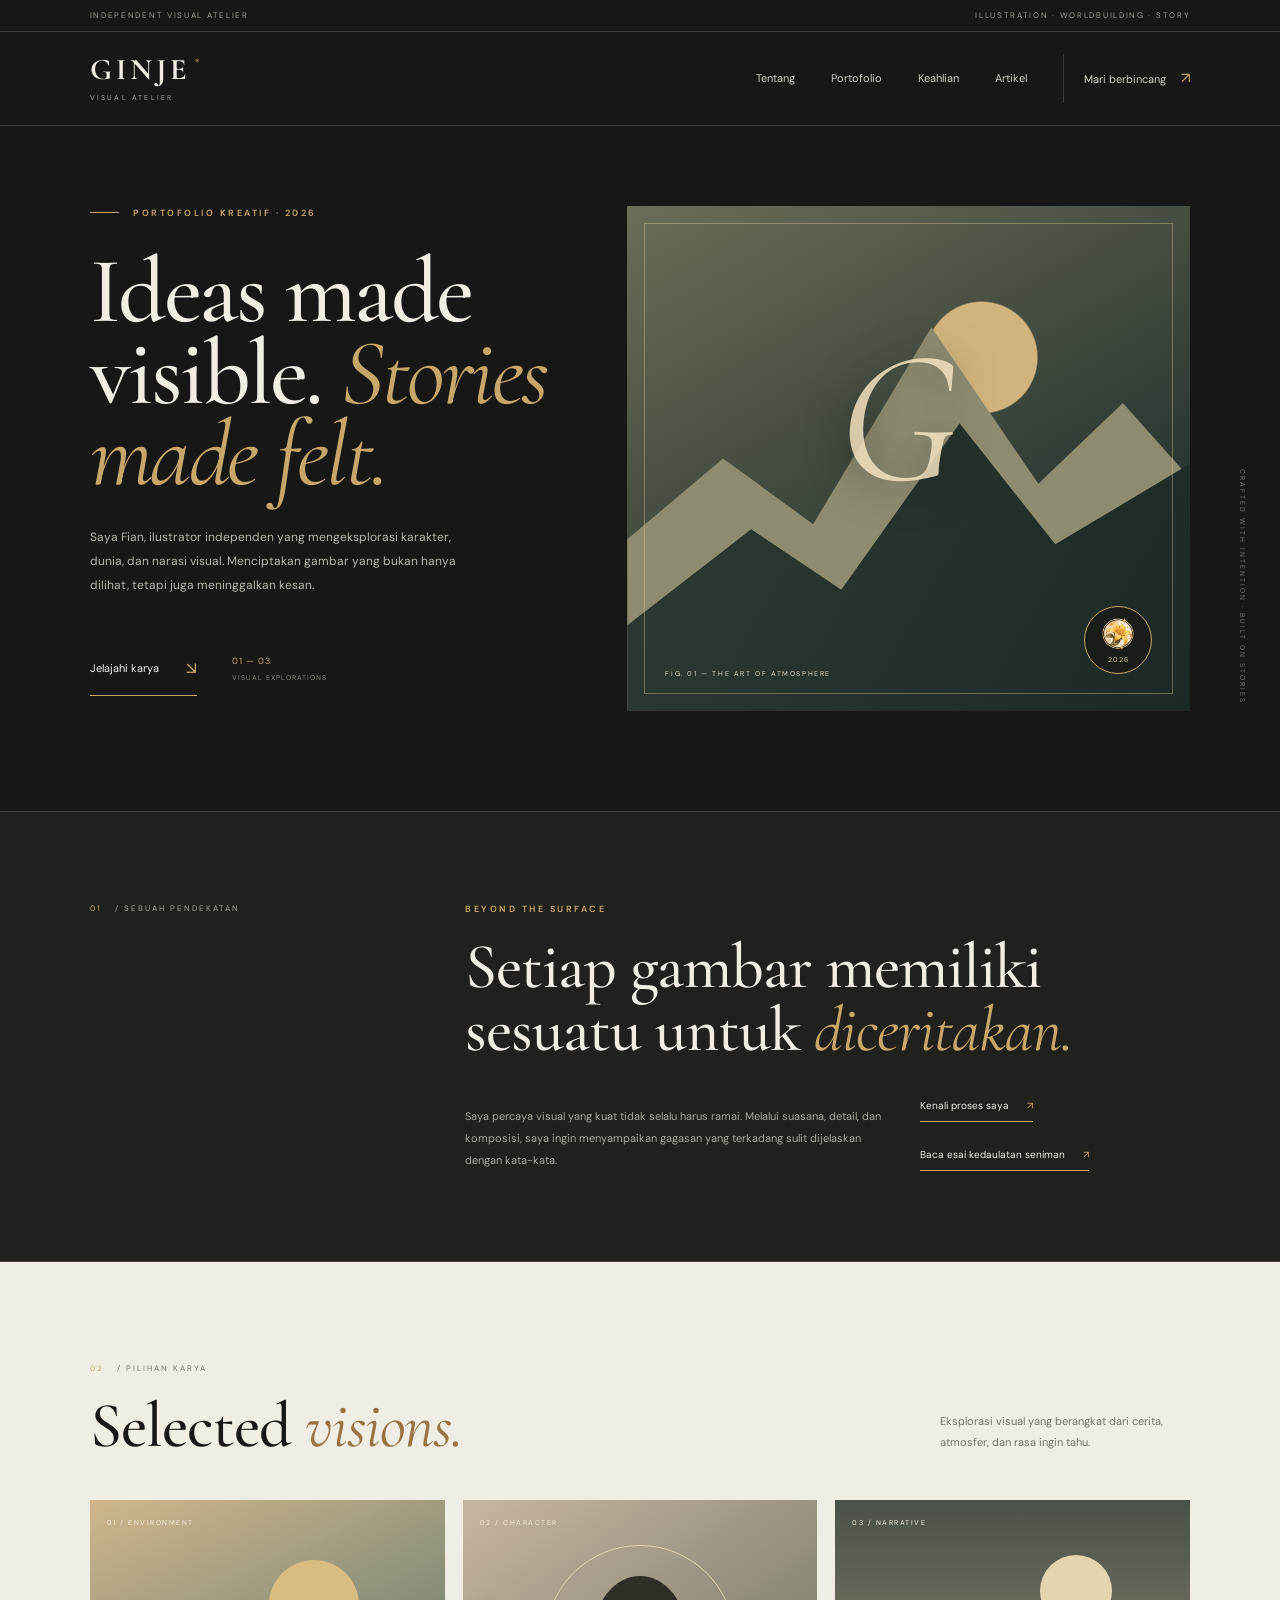
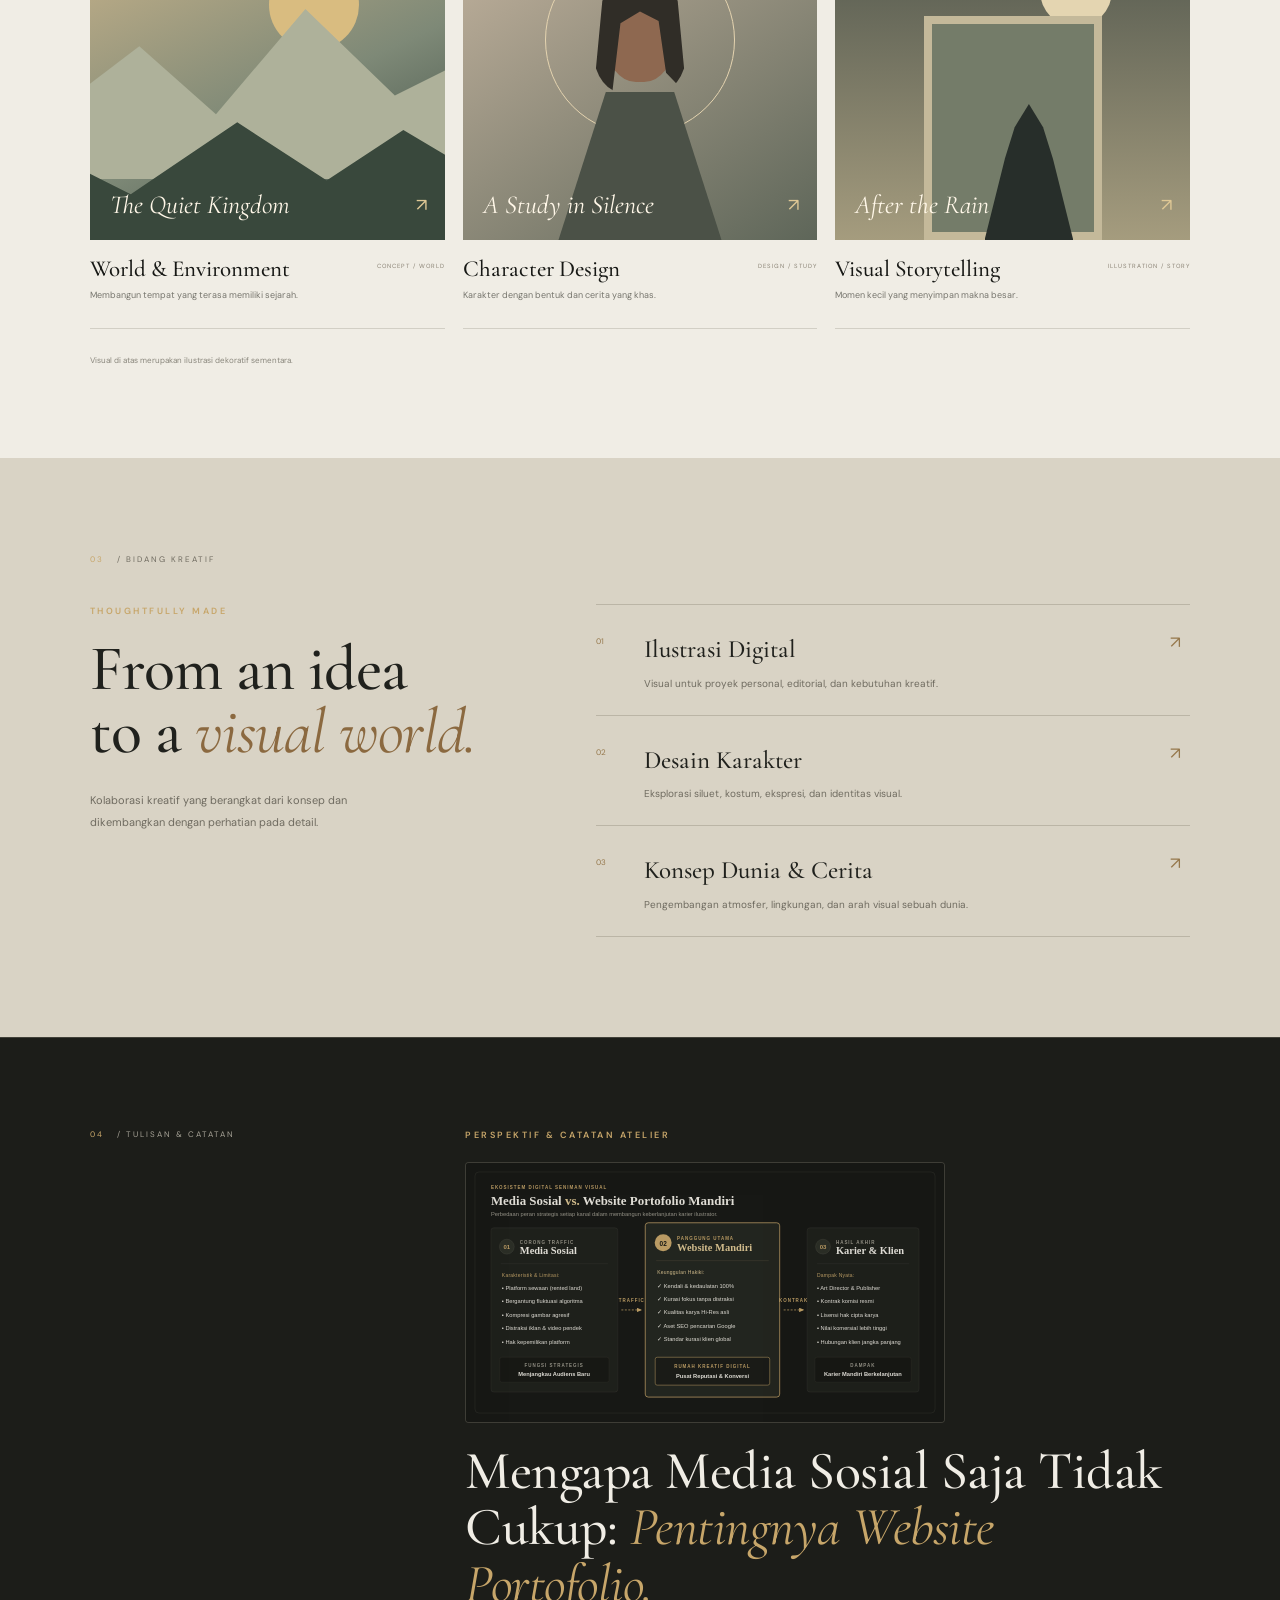
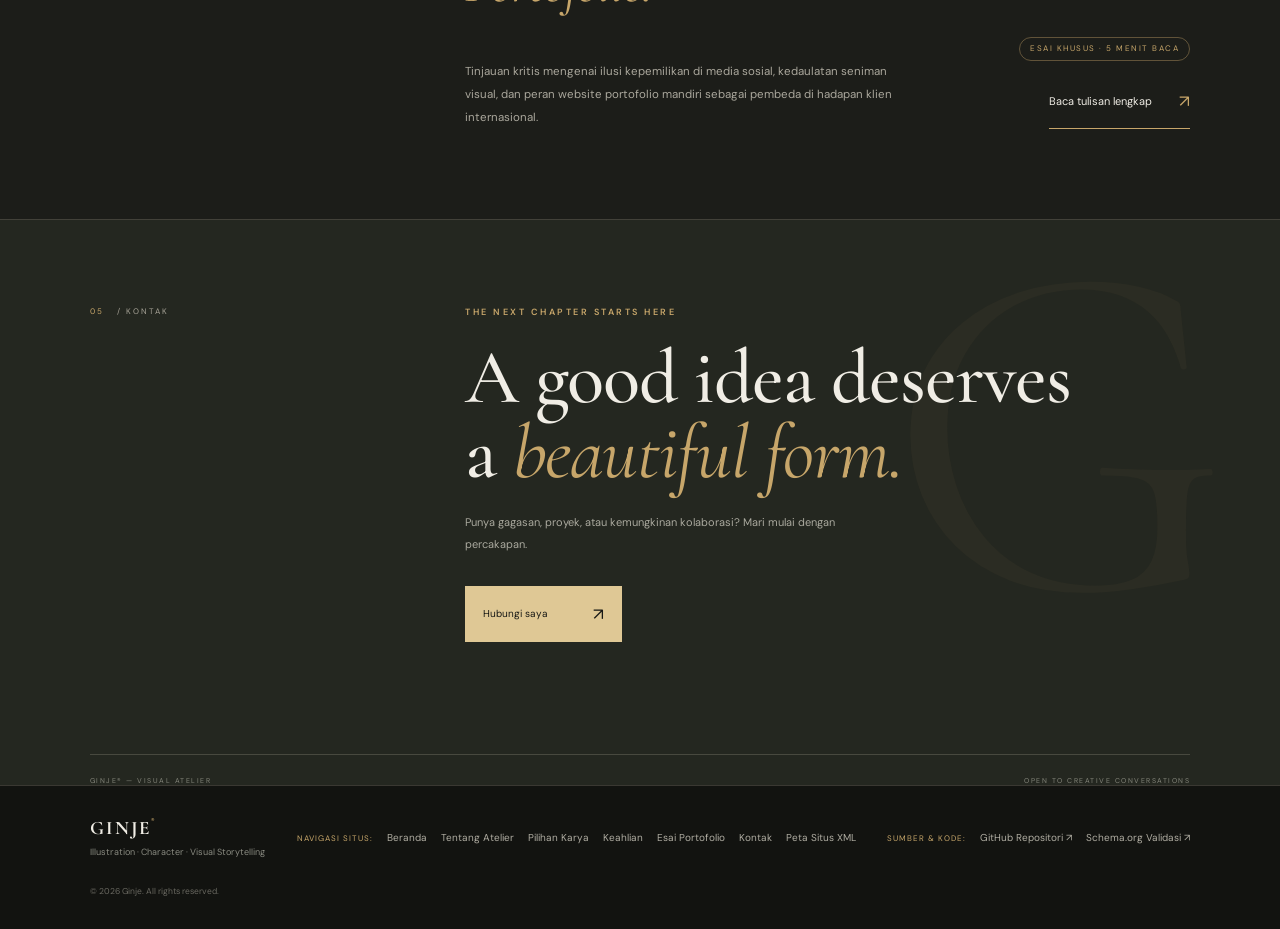
==== commit b465888e: "fix(seo): add sitemap link, inline media query, expand internal links, and eliminate broken link tri" ====
--- a/index.html
+++ b/index.html
@@ -11,6 +11,7 @@
   <meta name="keywords" content="ilustrator indonesia, desain karakter, visual storytelling, concept art, portofolio ilustrator, ginje visual atelier, freelance illustrator">
   <meta name="author" content="Fian — Ginje Visual Atelier">
   <meta name="robots" content="index, follow, max-image-preview:large, max-snippet:-1, max-video-preview:-1">
+    <link rel="sitemap" type="application/xml" title="Sitemap" href="https://arfianafandi.github.io/Website-Portofolio/sitemap.xml">
   <link rel="canonical" href="https://arfianafandi.github.io/Website-Portofolio/">
 
   <!-- Open Graph / Facebook -->
@@ -80,9 +81,20 @@
   <link rel="preconnect" href="https://fonts.gstatic.com" crossorigin>
   <link href="https://fonts.googleapis.com/css2?family=Cormorant+Garamond:wght@400;500;600;700&family=DM+Sans:wght@400;500;600;700&display=swap" rel="stylesheet">
   <link rel="stylesheet" href="style.css">
+  <!-- Inline Responsive Fallback for SEO Crawlers -->
+  <style>
+    @media screen and (max-width: 900px) {
+      .hero { grid-template-columns: 1fr; }
+      .work-grid { grid-template-columns: 1fr 1fr; }
+    }
+    @media screen and (max-width: 620px) {
+      .work-grid { grid-template-columns: 1fr; }
+      .site-header { padding: 20px 6%; }
+    }
+  </style>
 </head>
 <body>
-  <div class="topline"><span>INDEPENDENT VISUAL ATELIER</span><span>ILLUSTRATION · WORLDBUILDING · STORY</span></div>
+  <div class="topline"><span>INDEPENDENT VISUAL ATELIER</span><span><a href="index.html#works">ILLUSTRATION</a> · <a href="index.html#services">WORLDBUILDING</a> · <a href="artikel-pentingnya-website-portofolio-ilustrator.html">STORY</a></span></div>
   <header class="site-header"><a class="brand" href="#home" aria-label="Ginje Visual Atelier - Beranda">GINJE<span>®</span><small>VISUAL ATELIER</small></a>
     <nav><a href="index.html#about">Tentang</a><a href="index.html#works">Portofolio</a><a href="index.html#services">Keahlian</a><a href="artikel-pentingnya-website-portofolio-ilustrator.html">Artikel</a><a class="nav-cta" href="index.html#contact">Mari berbincang <span>↗</span></a></nav>
   </header>
@@ -100,9 +112,9 @@
         <article class="work-card"><a href="#contact" class="work-image stilllife" aria-label="Lihat karya After the Rain (Visual Storytelling)"><span class="image-index">03 / NARRATIVE</span><div class="still-moon"></div><div class="still-window"></div><div class="still-figure"></div><span class="image-title">After the Rain</span><span class="image-open">↗</span></a><div class="work-info"><div><h3>Visual Storytelling</h3><p>Momen kecil yang menyimpan makna besar.</p></div><span>ILLUSTRATION / STORY</span></div></article>
       </div><p class="disclaimer">Visual di atas merupakan ilustrasi dekoratif sementara.</p></section>
     <section class="services" id="services"><div class="section-label"><span>03</span> / BIDANG KREATIF</div><div class="services-grid"><div class="services-intro"><p class="small-gold">THOUGHTFULLY MADE</p><h2>From an idea <br>to a <em>visual world.</em></h2><p>Kolaborasi kreatif yang berangkat dari konsep dan dikembangkan dengan perhatian pada detail.</p></div><div class="service-list">
-      <div class="service-row"><span class="service-number">01</span><div><h3>Ilustrasi Digital</h3><p>Visual untuk proyek personal, editorial, dan kebutuhan kreatif.</p></div><span class="service-symbol">↗</span></div>
-      <div class="service-row"><span class="service-number">02</span><div><h3>Desain Karakter</h3><p>Eksplorasi siluet, kostum, ekspresi, dan identitas visual.</p></div><span class="service-symbol">↗</span></div>
-      <div class="service-row"><span class="service-number">03</span><div><h3>Konsep Dunia &amp; Cerita</h3><p>Pengembangan atmosfer, lingkungan, dan arah visual sebuah dunia.</p></div><span class="service-symbol">↗</span></div>
+      <div class="service-row"><span class="service-number">01</span><div><h3>Ilustrasi Digital</h3><p>Visual untuk proyek personal, editorial, dan kebutuhan kreatif.</p></div><a href="index.html#contact" class="service-symbol" aria-label="Konsultasikan layanan ini">↗</a></div>
+      <div class="service-row"><span class="service-number">02</span><div><h3>Desain Karakter</h3><p>Eksplorasi siluet, kostum, ekspresi, dan identitas visual.</p></div><a href="index.html#contact" class="service-symbol" aria-label="Konsultasikan layanan ini">↗</a></div>
+      <div class="service-row"><span class="service-number">03</span><div><h3>Konsep Dunia &amp; Cerita</h3><p>Pengembangan atmosfer, lingkungan, dan arah visual sebuah dunia.</p></div><a href="index.html#contact" class="service-symbol" aria-label="Konsultasikan layanan ini">↗</a></div>
     </div></div></section>
     <section class="journal" id="journal">
       <div class="section-label"><span>04</span> / TULISAN &amp; CATATAN</div>
@@ -119,23 +131,26 @@
         </div>
       </div>
     </section>
-    <section class="contact" id="contact"><div class="contact-pattern">G</div><div class="section-label"><span>05</span> / KONTAK</div><div class="contact-inner"><p class="small-gold">THE NEXT CHAPTER STARTS HERE</p><h2>A good idea deserves <br>a <em>beautiful form.</em></h2><p>Punya gagasan, proyek, atau kemungkinan kolaborasi? Mari mulai dengan percakapan.</p><a class="contact-button" href="mailto:emailkamu@example.com">Hubungi saya <span>↗</span></a></div><div class="contact-footer"><span>GINJE® — VISUAL ATELIER</span><span>OPEN TO CREATIVE CONVERSATIONS</span></div></section>
+    <section class="contact" id="contact"><div class="contact-pattern">G</div><div class="section-label"><span>05</span> / KONTAK</div><div class="contact-inner"><p class="small-gold">THE NEXT CHAPTER STARTS HERE</p><h2>A good idea deserves <br>a <em>beautiful form.</em></h2><p>Punya gagasan, proyek, atau kemungkinan kolaborasi? Mari mulai dengan percakapan.</p><a class="contact-button" href="mailto:arfian.nurafandi@gmail.com">Hubungi saya <span>↗</span></a></div><div class="contact-footer"><span>GINJE® — VISUAL ATELIER</span><span>OPEN TO CREATIVE CONVERSATIONS</span></div></section>
   </main><footer class="footer">
     <div class="footer-left">
       <a class="footer-brand" href="index.html#home" aria-label="Ginje Visual Atelier - Kembali ke atas">GINJE<span>®</span></a>
       <p>Illustration · Character · Visual Storytelling</p>
     </div>
     <div class="footer-nav">
-      <span class="footer-nav-label">Tautan:</span>
-      <a href="index.html#works">Portofolio</a>
+      <span class="footer-nav-label">Navigasi Situs:</span>
+      <a href="index.html#home">Beranda</a>
+      <a href="index.html#about">Tentang Atelier</a>
+      <a href="index.html#works">Pilihan Karya</a>
+      <a href="index.html#services">Keahlian</a>
       <a href="artikel-pentingnya-website-portofolio-ilustrator.html">Esai Portofolio</a>
-      <a href="sitemap.xml">Peta Situs (Sitemap)</a>
+      <a href="index.html#contact">Kontak</a>
+      <a href="sitemap.xml">Peta Situs XML</a>
     </div>
     <div class="footer-social">
-      <span class="footer-nav-label">Jejaring:</span>
-      <a href="https://github.com/arfianafandi" target="_blank" rel="noopener noreferrer">GitHub ↗</a>
-      <a href="https://artstation.com" target="_blank" rel="noopener noreferrer">ArtStation ↗</a>
-      <a href="https://instagram.com" target="_blank" rel="noopener noreferrer">Instagram ↗</a>
+      <span class="footer-nav-label">Sumber &amp; Kode:</span>
+      <a href="https://github.com/arfianafandi/Website-Portofolio" target="_blank" rel="noopener noreferrer">GitHub Repositori ↗</a>
+      <a href="https://schema.org" target="_blank" rel="noopener noreferrer">Schema.org Validasi ↗</a>
     </div>
     <p class="footer-copy">© 2026 Ginje. All rights reserved.</p>
   </footer>
--- a/style.css
+++ b/style.css
@@ -1,7 +1,7 @@
 :root{--black:#171815;--cream:#f0ede5;--gold:#c7a66a;--gold-light:#dfc895;--muted:#aaa79c;--rule:rgba(225,216,195,.19)}
 *{box-sizing:border-box}html{scroll-behavior:smooth}body{margin:0;background:var(--black);color:var(--cream);font:14px/1.7 'DM Sans',sans-serif}a{color:inherit;text-decoration:none}.topline{min-height:32px;display:flex;justify-content:space-between;align-items:center;padding:0 7%;color:#9c998e;border-bottom:1px solid var(--rule);font-size:8px;letter-spacing:1.7px}.site-header{min-height:94px;padding:0 7%;display:flex;align-items:center;justify-content:space-between;border-bottom:1px solid var(--rule)}.brand{display:flex;align-items:flex-start;flex-wrap:wrap;width:145px;font:700 30px/1 'Cormorant Garamond',serif;letter-spacing:4px}.brand>span{color:var(--gold);font:9px 'DM Sans',sans-serif;margin:1px 0 0 4px}.brand small{flex-basis:100%;margin-top:8px;font:7px 'DM Sans',sans-serif;letter-spacing:2.2px;color:var(--muted)}nav{display:flex;align-items:center;gap:36px;color:#d0cdc3;font-size:11px}nav a:hover{color:var(--gold-light)}.nav-cta{padding:12px 0 12px 20px;border-left:1px solid var(--rule)}.nav-cta span{color:var(--gold);padding-left:12px;font-size:15px}.hero{padding:80px 7% 100px;min-height:670px;display:grid;grid-template-columns:.9fr 1.1fr;align-items:center;gap:7%;position:relative;overflow:hidden}.hero-copy{position:relative;z-index:2;padding-bottom:15px}.eyebrow,.small-gold{color:var(--gold);font-size:9px;letter-spacing:2.5px;font-weight:600}.gold-line{display:inline-block;width:29px;height:1px;margin:0 10px 3px 0;background:var(--gold)}h1,h2,h3,p{margin-top:0}h1,h2,h3{font-family:'Cormorant Garamond',serif;font-weight:500}h1{font-size:clamp(65px,7.3vw,105px);line-height:.87;letter-spacing:-2.5px;margin:30px 0}h1 em,h2 em{color:var(--gold);font-weight:400}.hero-description{color:#b8b5ab;max-width:390px;font-size:12px;line-height:2}.hero-bottom{display:flex;align-items:center;gap:35px;margin-top:45px}.round-link{display:inline-flex;align-items:center;gap:27px;padding:12px 0;border-bottom:1px solid var(--gold);font-size:11px}.round-link span{color:var(--gold);font-size:17px}.hero-bottom p{margin:0;color:var(--gold);font-size:9px;line-height:1.8;letter-spacing:1px}.hero-bottom p span{color:#858379;font-size:7px}.hero-visual{min-height:470px;height:100%;position:relative;background:#33372e;overflow:hidden}.hero-visual:before{content:'';position:absolute;inset:17px;border:1px solid #dfc89566;z-index:5;pointer-events:none}.hero-art{position:absolute;inset:0}.art-one{background:radial-gradient(circle at 63% 30%,#d1b47d 0 11%,transparent 11.3%),linear-gradient(150deg,#6b6d58,#2e3932 66%,#1c2624)}.art-two{background:#8e8c70;clip-path:polygon(0 66%,17% 50%,33% 63%,54% 24%,73% 55%,88% 39%,100% 54%,100% 100%,0 100%)}.art-three{background:linear-gradient(120deg,#333e35,#1c2825);clip-path:polygon(0 83%,22% 64%,38% 76%,59% 43%,76% 67%,100% 51%,100% 100%,0 100%)}.hero-ornament{position:absolute;z-index:2;top:42%;left:48%;transform:translate(-50%,-50%);color:#f4e5c1d6;font:italic 190px 'Cormorant Garamond',serif;text-shadow:0 4px 40px #1118}.hero-stamp{position:absolute;z-index:6;right:38px;bottom:37px;width:68px;height:68px;border:1px solid var(--gold);border-radius:50%;display:flex;flex-direction:column;justify-content:center;align-items:center;color:var(--gold-light);font-size:7px;letter-spacing:1px;line-height:1.4}.hero-stamp strong{font:26px 'Cormorant Garamond',serif}.visual-caption{position:absolute;z-index:6;bottom:24px;left:38px;font-size:7px;letter-spacing:1.6px;color:#e3d9bf}.hero-side-note{position:absolute;right:2.5%;top:50%;writing-mode:vertical-rl;color:#77766d;letter-spacing:2px;font-size:7px}.manifesto{padding:90px 7%;display:grid;grid-template-columns:.7fr 1.7fr;gap:7%;border-block:1px solid var(--rule);background:#20211d}.section-label{color:#a7a397;font-size:8px;letter-spacing:2px}.section-label span{color:var(--gold);margin-right:9px}.manifesto-content{max-width:770px}.small-gold{margin-bottom:19px}h2{font-size:clamp(42px,5vw,68px);line-height:.98;letter-spacing:-1px}.manifesto h2{max-width:700px;margin-bottom:35px}.manifesto-bottom{display:flex;align-items:end;justify-content:space-between;gap:35px}.manifesto-bottom p{max-width:420px;color:#aaa79c;font-size:11px;line-height:2;margin-bottom:0}.underlined-link{white-space:nowrap;padding-bottom:7px;border-bottom:1px solid var(--gold);font-size:10px}.underlined-link span{color:var(--gold);padding-left:15px}.works{padding:100px 7% 90px;background:var(--cream);color:var(--black)}.works .section-label{color:#77766e}.section-heading{display:flex;justify-content:space-between;align-items:end;gap:30px;margin-bottom:42px}.section-heading h2{margin:20px 0 0}.section-heading h2 em{color:#987344}.section-heading>p{max-width:250px;color:#74736a;font-size:11px;line-height:1.9;margin-bottom:5px}.work-grid{display:grid;grid-template-columns:1fr 1fr 1fr;gap:18px;align-items:start}.work-image{height:340px;display:block;position:relative;overflow:hidden;background:#b1ae98}.image-index{position:absolute;top:17px;left:17px;z-index:5;font-size:7px;letter-spacing:1.5px;color:#f5eddd}.image-title{position:absolute;z-index:5;bottom:20px;left:20px;color:#fff7e8;font:italic 26px 'Cormorant Garamond',serif}.image-open{position:absolute;z-index:5;right:18px;bottom:19px;color:var(--gold-light);font-size:18px;transition:transform .2s}.work-image:hover .image-open{transform:translate(3px,-3px)}.landscape{background:linear-gradient(155deg,#d0b78c,#7e8977 57%,#35453d)}.landscape-sun{position:absolute;width:90px;height:90px;border-radius:50%;background:#d9bc80;top:60px;right:24%}.landscape-mist{position:absolute;width:120%;height:50%;bottom:18%;left:-10%;background:#aeb19a;clip-path:polygon(0 60%,20% 22%,38% 62%,59% 0,80% 51%,100% 26%,100% 100%,0 100%)}.landscape-foreground{position:absolute;width:120%;height:45%;bottom:0;left:-10%;background:#39483c;clip-path:polygon(0 45%,18% 70%,43% 23%,64% 61%,82% 28%,100% 58%,100% 100%,0 100%)}.portrait{background:linear-gradient(145deg,#c7b6a1,#5e6659)}.portrait-halo{position:absolute;width:190px;height:190px;border:1px solid #e5d4b0;border-radius:50%;top:45px;left:50%;transform:translateX(-50%)}.portrait-head{position:absolute;z-index:2;width:68px;height:91px;top:91px;left:50%;transform:translateX(-50%);border-radius:48% 48% 44% 44%;background:#8e6850}.portrait-hair{position:absolute;z-index:3;width:93px;height:118px;top:76px;left:50%;transform:translateX(-50%);border-radius:50% 50% 35% 35%;background:#302d27;clip-path:polygon(12% 0,88% 0,100% 100%,78% 82%,70% 38%,50% 30%,29% 40%,20% 100%,0 100%)}.portrait-cloak{position:absolute;width:190px;height:190px;bottom:-42px;left:50%;transform:translateX(-50%);background:#4b5147;clip-path:polygon(32% 0,68% 0,100% 100%,0 100%)}.stilllife{background:linear-gradient(#4a5149,#a59c7e)}.still-moon{position:absolute;top:55px;right:22%;width:72px;height:72px;border-radius:50%;background:#e4d5b1}.still-window{position:absolute;bottom:0;left:25%;width:50%;height:66%;border:8px solid #c4b99a;background:#747c69}.still-figure{position:absolute;bottom:0;left:42%;width:25%;height:40%;background:#272e2a;clip-path:polygon(50% 0,66% 17%,77% 40%,100% 100%,0 100%,23% 40%,34% 17%)}.work-info{display:flex;justify-content:space-between;gap:12px;padding:16px 0 25px;border-bottom:1px solid #d2cfc5}.work-info h3{font-size:23px;margin:0 0 4px;line-height:1.2}.work-info p{color:#77766e;font-size:9px;margin:0}.work-info>span{color:#898274;font-size:6px;letter-spacing:1px;white-space:nowrap;padding-top:5px}.disclaimer{margin:25px 0 0;color:#89867c;font-size:8px}.services{padding:95px 7% 100px;background:#d9d3c5;color:#20211d}.services .section-label{color:#6f6b60}.services-grid{display:grid;grid-template-columns:.8fr 1.2fr;gap:10%;margin-top:38px}.services-intro h2{font-size:clamp(45px,5vw,66px);margin:0 0 25px}.services-intro h2 em{color:#8b6940}.services-intro>p:last-child{max-width:300px;color:#6f6b60;font-size:11px;line-height:2}.service-list{border-top:1px solid #bbb5a6}.service-row{display:grid;grid-template-columns:30px 1fr 20px;gap:18px;padding:23px 0;border-bottom:1px solid #bbb5a6}.service-number{font-size:8px;color:#96784c;padding-top:7px}.service-row h3{font-size:25px;margin:0 0 4px}.service-row p{color:#6f6b60;font-size:10px;margin:0}.service-symbol{color:#96784c;font-size:17px}.contact{position:relative;overflow:hidden;padding:85px 7% 30px;display:grid;grid-template-columns:.7fr 1.7fr;gap:7%;background:#242720}.contact-pattern{position:absolute;right:4%;top:4%;color:#c7a66a0b;font:480px/.8 'Cormorant Garamond',serif;pointer-events:none}.contact-inner{position:relative;z-index:2;max-width:680px;padding-bottom:80px}.contact-inner h2{font-size:clamp(48px,6vw,78px);margin:20px 0}.contact-inner>p:not(.small-gold){max-width:390px;color:#aaa99e;font-size:11px;line-height:2}.contact-button{display:inline-flex;align-items:center;gap:45px;margin-top:20px;padding:14px 18px;color:var(--black);background:var(--gold-light);font-size:10px}.contact-button:hover{background:#f0dfb5}.contact-button span{font-size:17px}.contact-inner small{display:block;color:#77796f;font-size:8px;margin-top:20px}.contact-footer{position:relative;z-index:2;grid-column:1/-1;display:flex;justify-content:space-between;border-top:1px solid var(--rule);padding-top:20px;color:#85867b;font-size:7px;letter-spacing:1.5px}.footer{padding:22px 7%;display:flex;align-items:center;justify-content:space-between;gap:20px;background:#151613;color:#898a80;font-size:8px}.footer p{margin:0}.footer-brand{font:700 19px 'Cormorant Garamond',serif;letter-spacing:2px;color:var(--cream)}.footer-brand span{color:var(--gold);font:7px 'DM Sans',sans-serif;vertical-align:top}
-@media(max-width:900px){.hero{gap:4%;grid-template-columns:.95fr 1.05fr;padding-top:60px}.hero-visual{min-height:410px}.hero-side-note{display:none}.work-grid{grid-template-columns:1fr 1fr}.work-wide{grid-column:span 2}.work-wide .work-image{height:350px}.manifesto-bottom{align-items:start;flex-direction:column;gap:22px}.work-info>span{display:none}}
-@media(max-width:620px){.topline{padding:8px 6%;font-size:6px;gap:12px}.topline span:last-child{text-align:right}.site-header{padding:20px 6%;align-items:flex-start;gap:15px}.brand{font-size:25px;width:110px}nav{gap:16px;justify-content:flex-end;flex-wrap:wrap;font-size:10px}.nav-cta{padding:0;border:0}.nav-cta span{padding-left:4px}.hero{padding:65px 6% 75px;grid-template-columns:1fr;gap:38px}h1{font-size:clamp(68px,17vw,95px)}.hero-visual{min-height:380px}.hero-ornament{font-size:160px}.manifesto,.contact{padding:65px 6%;grid-template-columns:1fr;gap:30px}.manifesto h2{font-size:48px}.works,.services{padding:70px 6%}.section-heading{display:block}.section-heading>p{margin-top:20px}.work-grid{grid-template-columns:1fr;gap:8px}.work-wide{grid-column:auto}.work-image,.work-wide .work-image{height:350px}.work-info{margin-bottom:15px}.services-grid{grid-template-columns:1fr;gap:28px}.contact-inner{padding-bottom:35px}.contact-inner h2{font-size:53px}.contact-pattern{font-size:300px;top:25%}.contact-footer{gap:15px;font-size:6px}.footer{padding:24px 6%;display:grid;grid-template-columns:1fr 1fr;gap:12px}.footer p:last-child{grid-column:1/-1}}
+@media screen and (max-width: 900px){.hero{gap:4%;grid-template-columns:.95fr 1.05fr;padding-top:60px}.hero-visual{min-height:410px}.hero-side-note{display:none}.work-grid{grid-template-columns:1fr 1fr}.work-wide{grid-column:span 2}.work-wide .work-image{height:350px}.manifesto-bottom{align-items:start;flex-direction:column;gap:22px}.work-info>span{display:none}}
+@media screen and (max-width: 620px){.topline{padding:8px 6%;font-size:6px;gap:12px}.topline span:last-child{text-align:right}.site-header{padding:20px 6%;align-items:flex-start;gap:15px}.brand{font-size:25px;width:110px}nav{gap:16px;justify-content:flex-end;flex-wrap:wrap;font-size:10px}.nav-cta{padding:0;border:0}.nav-cta span{padding-left:4px}.hero{padding:65px 6% 75px;grid-template-columns:1fr;gap:38px}h1{font-size:clamp(68px,17vw,95px)}.hero-visual{min-height:380px}.hero-ornament{font-size:160px}.manifesto,.contact{padding:65px 6%;grid-template-columns:1fr;gap:30px}.manifesto h2{font-size:48px}.works,.services{padding:70px 6%}.section-heading{display:block}.section-heading>p{margin-top:20px}.work-grid{grid-template-columns:1fr;gap:8px}.work-wide{grid-column:auto}.work-image,.work-wide .work-image{height:350px}.work-info{margin-bottom:15px}.services-grid{grid-template-columns:1fr;gap:28px}.contact-inner{padding-bottom:35px}.contact-inner h2{font-size:53px}.contact-pattern{font-size:300px;top:25%}.contact-footer{gap:15px;font-size:6px}.footer{padding:24px 6%;display:grid;grid-template-columns:1fr 1fr;gap:12px}.footer p:last-child{grid-column:1/-1}}
 
 /* ==========================================================
    JOURNAL SECTION (INDEX.HTML) - HARMONIZED WITH ATELIER GRID
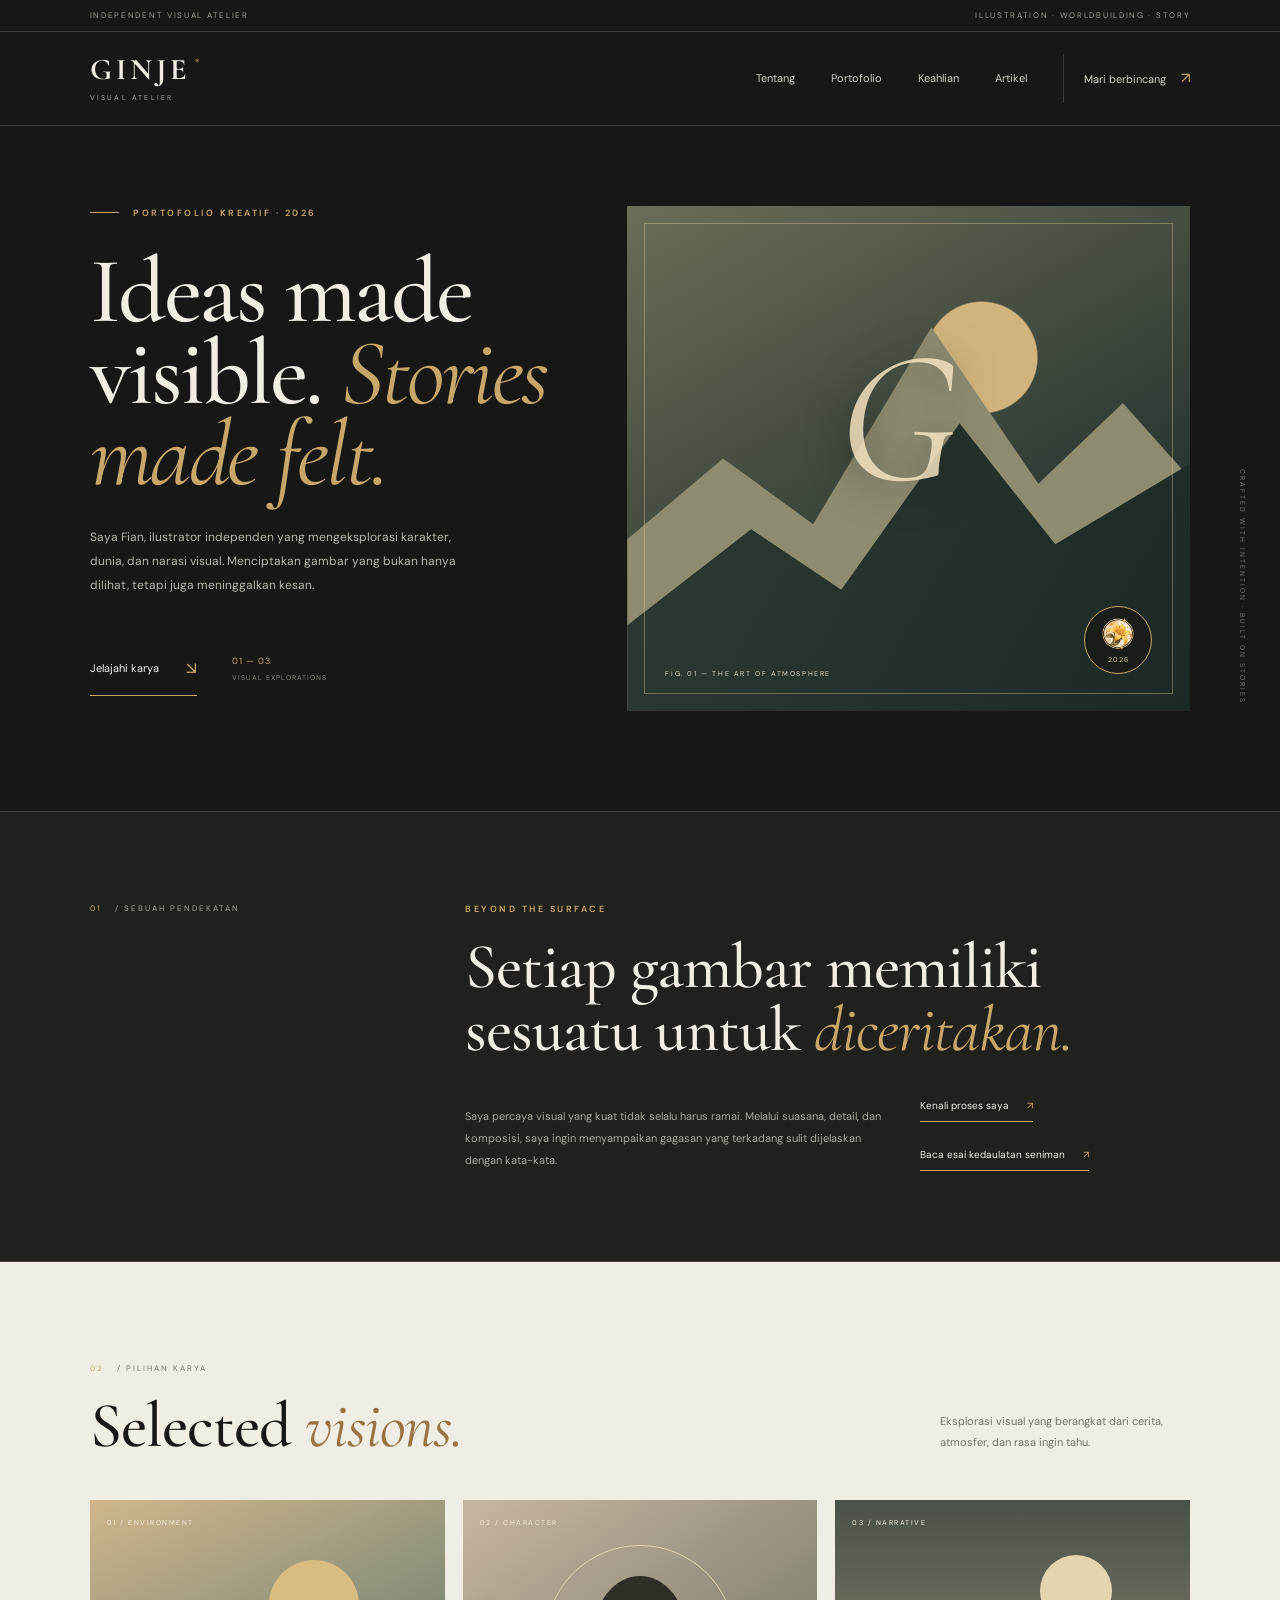
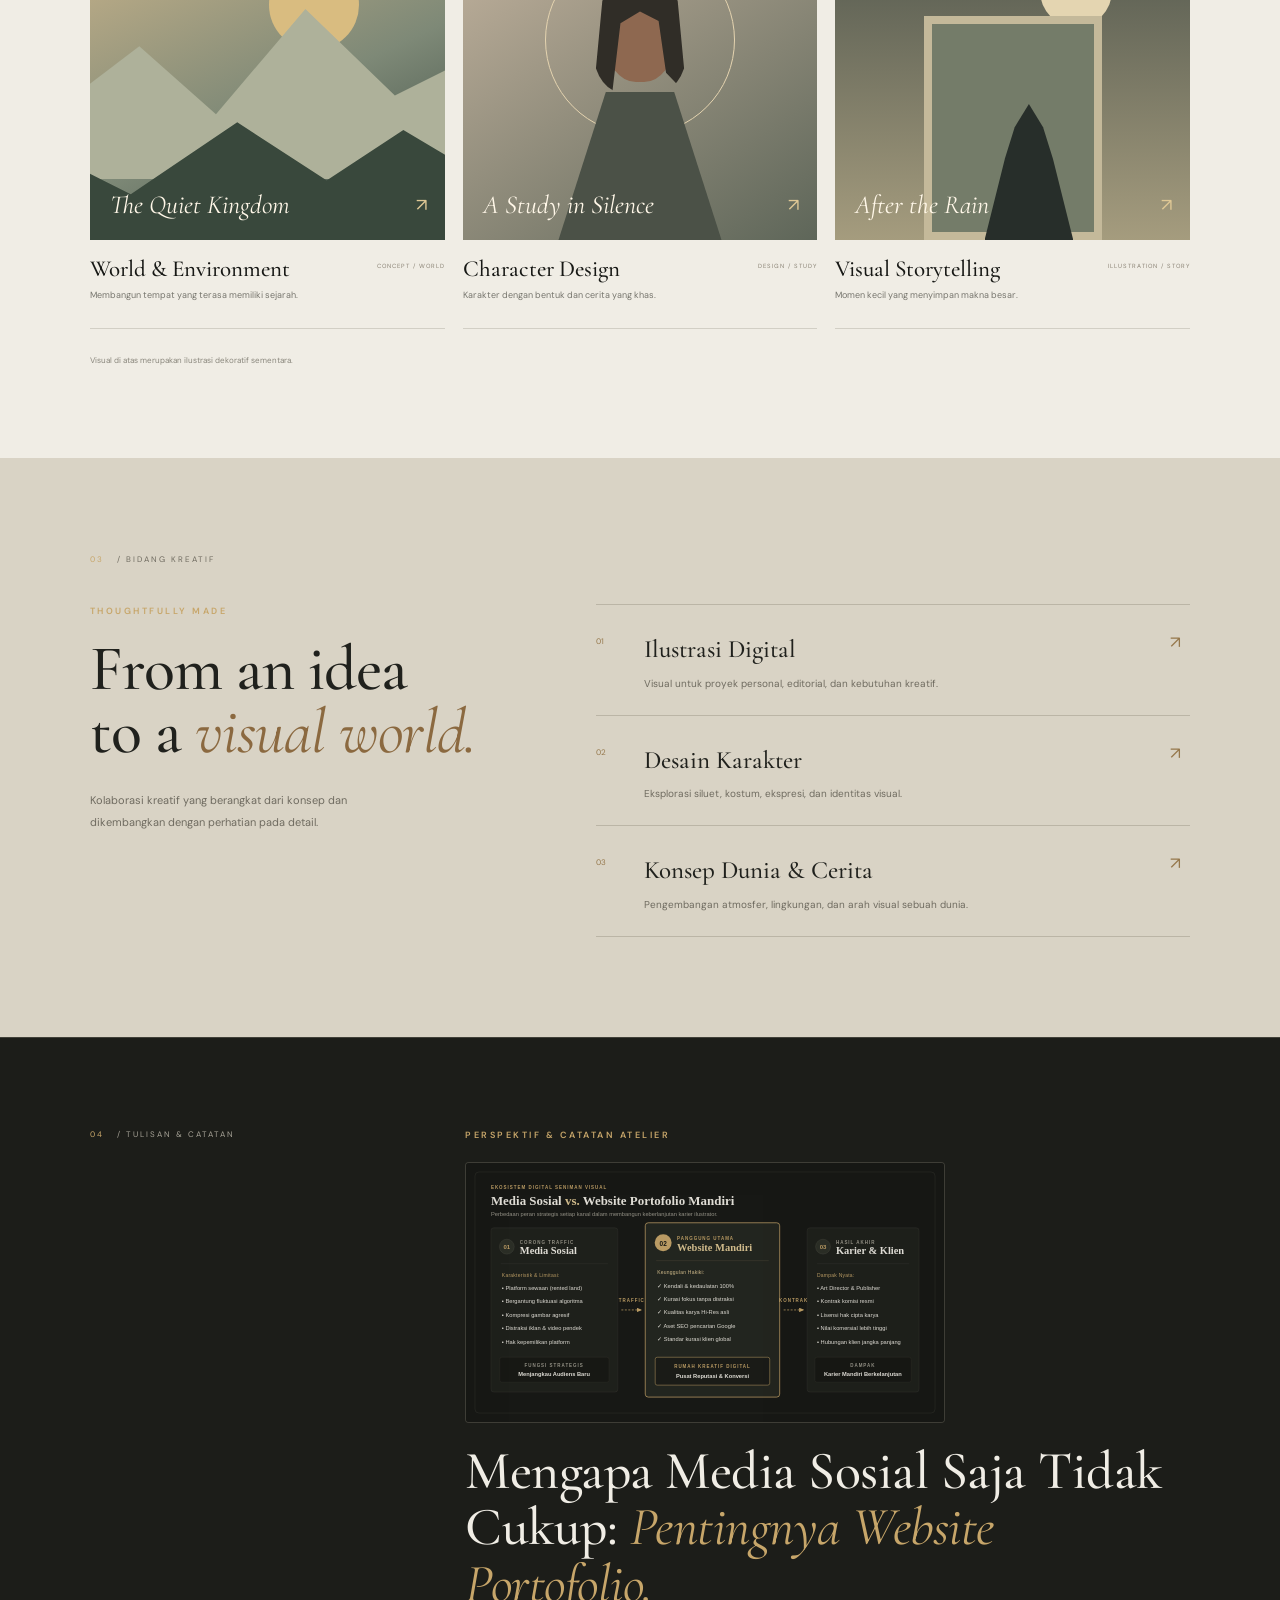
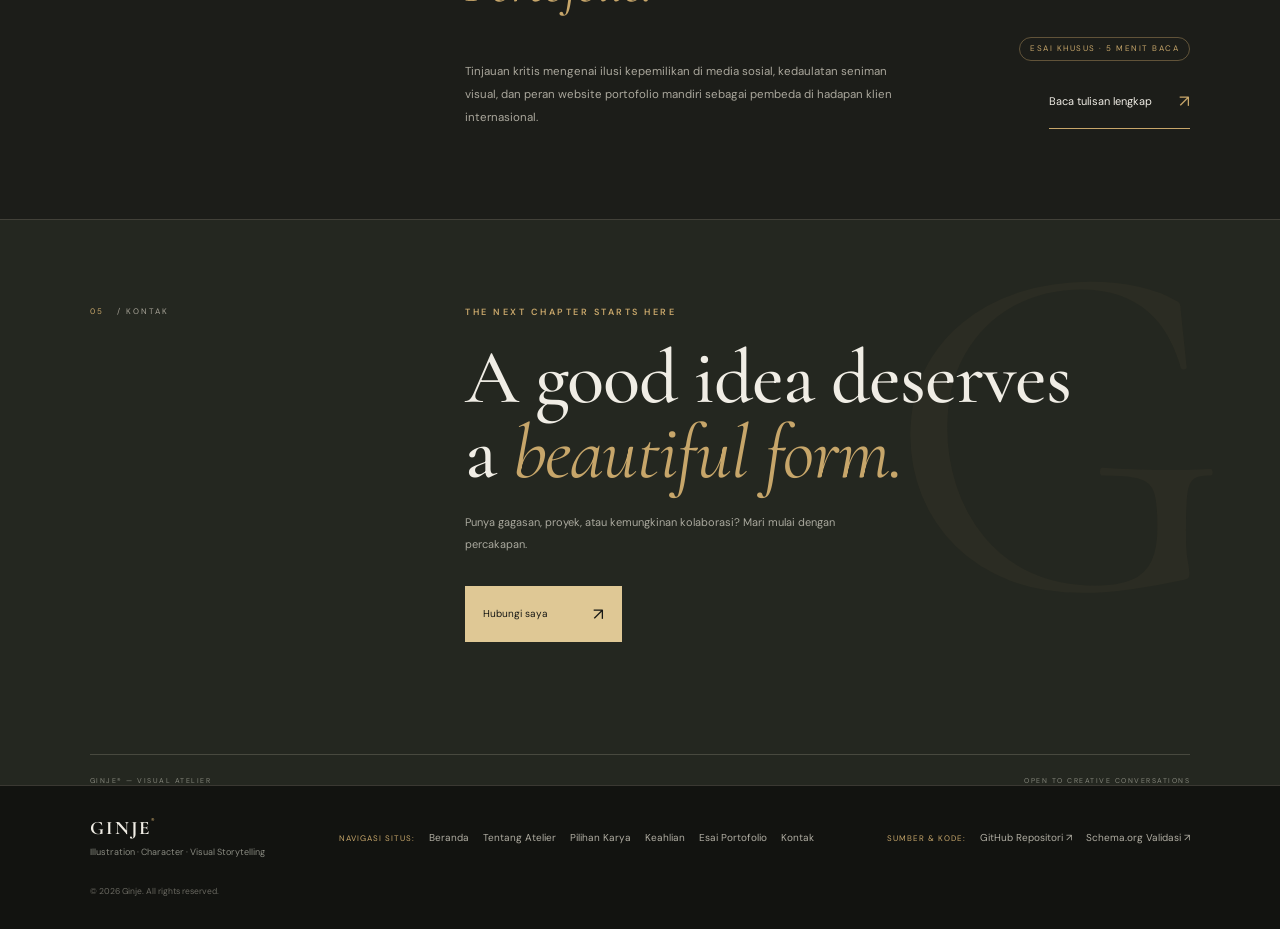
==== commit bbacbc97: "fix(contact): update contact button link to Instagram profile and remove sitemap link from footer" ====
--- a/index.html
+++ b/index.html
@@ -131,7 +131,7 @@
         </div>
       </div>
     </section>
-    <section class="contact" id="contact"><div class="contact-pattern">G</div><div class="section-label"><span>05</span> / KONTAK</div><div class="contact-inner"><p class="small-gold">THE NEXT CHAPTER STARTS HERE</p><h2>A good idea deserves <br>a <em>beautiful form.</em></h2><p>Punya gagasan, proyek, atau kemungkinan kolaborasi? Mari mulai dengan percakapan.</p><a class="contact-button" href="mailto:arfian.nurafandi@gmail.com">Hubungi saya <span>↗</span></a></div><div class="contact-footer"><span>GINJE® — VISUAL ATELIER</span><span>OPEN TO CREATIVE CONVERSATIONS</span></div></section>
+    <section class="contact" id="contact"><div class="contact-pattern">G</div><div class="section-label"><span>05</span> / KONTAK</div><div class="contact-inner"><p class="small-gold">THE NEXT CHAPTER STARTS HERE</p><h2>A good idea deserves <br>a <em>beautiful form.</em></h2><p>Punya gagasan, proyek, atau kemungkinan kolaborasi? Mari mulai dengan percakapan.</p><a class="contact-button" href="https://www.instagram.com/fian21stcentury/" target="_blank" rel="noopener noreferrer" aria-label="Hubungi saya via Instagram @fian21stcentury">Hubungi saya <span>↗</span></a></div><div class="contact-footer"><span>GINJE® — VISUAL ATELIER</span><span>OPEN TO CREATIVE CONVERSATIONS</span></div></section>
   </main><footer class="footer">
     <div class="footer-left">
       <a class="footer-brand" href="index.html#home" aria-label="Ginje Visual Atelier - Kembali ke atas">GINJE<span>®</span></a>
@@ -145,7 +145,6 @@
       <a href="index.html#services">Keahlian</a>
       <a href="artikel-pentingnya-website-portofolio-ilustrator.html">Esai Portofolio</a>
       <a href="index.html#contact">Kontak</a>
-      <a href="sitemap.xml">Peta Situs XML</a>
     </div>
     <div class="footer-social">
       <span class="footer-nav-label">Sumber &amp; Kode:</span>
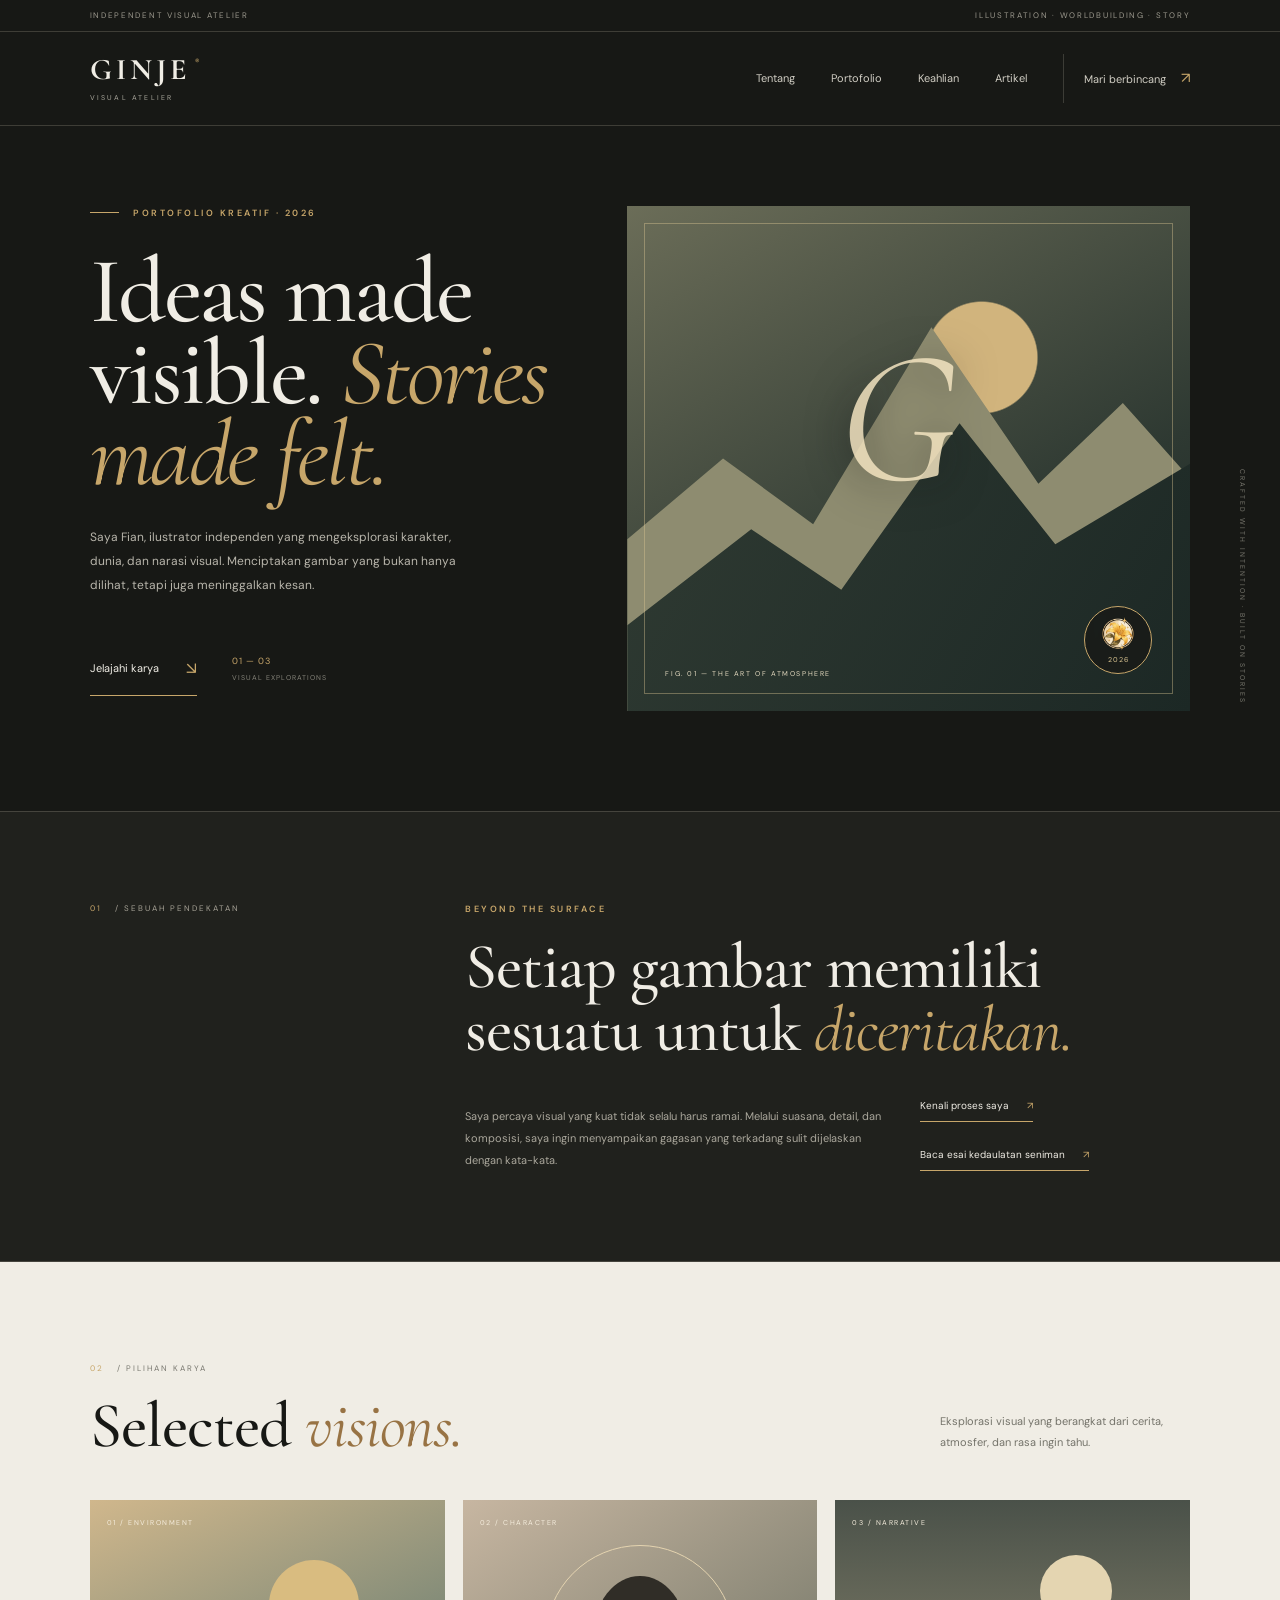
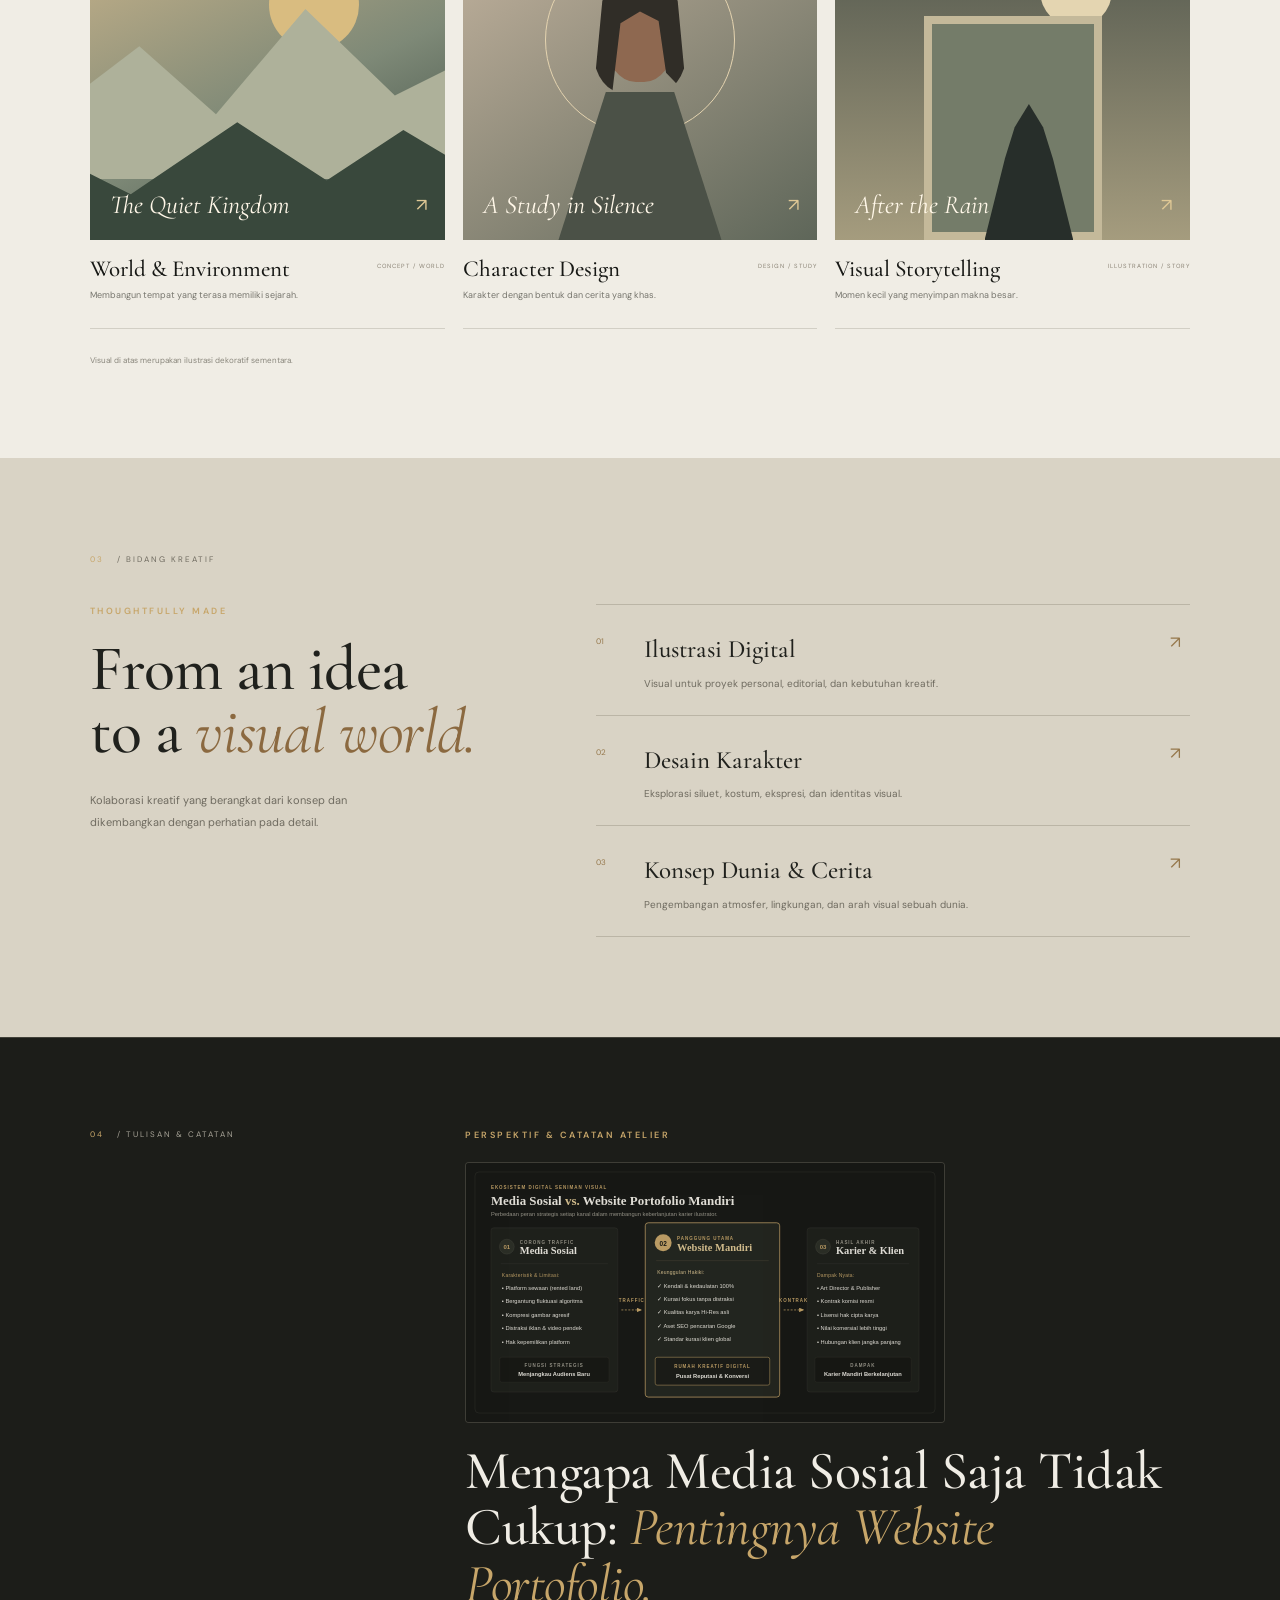
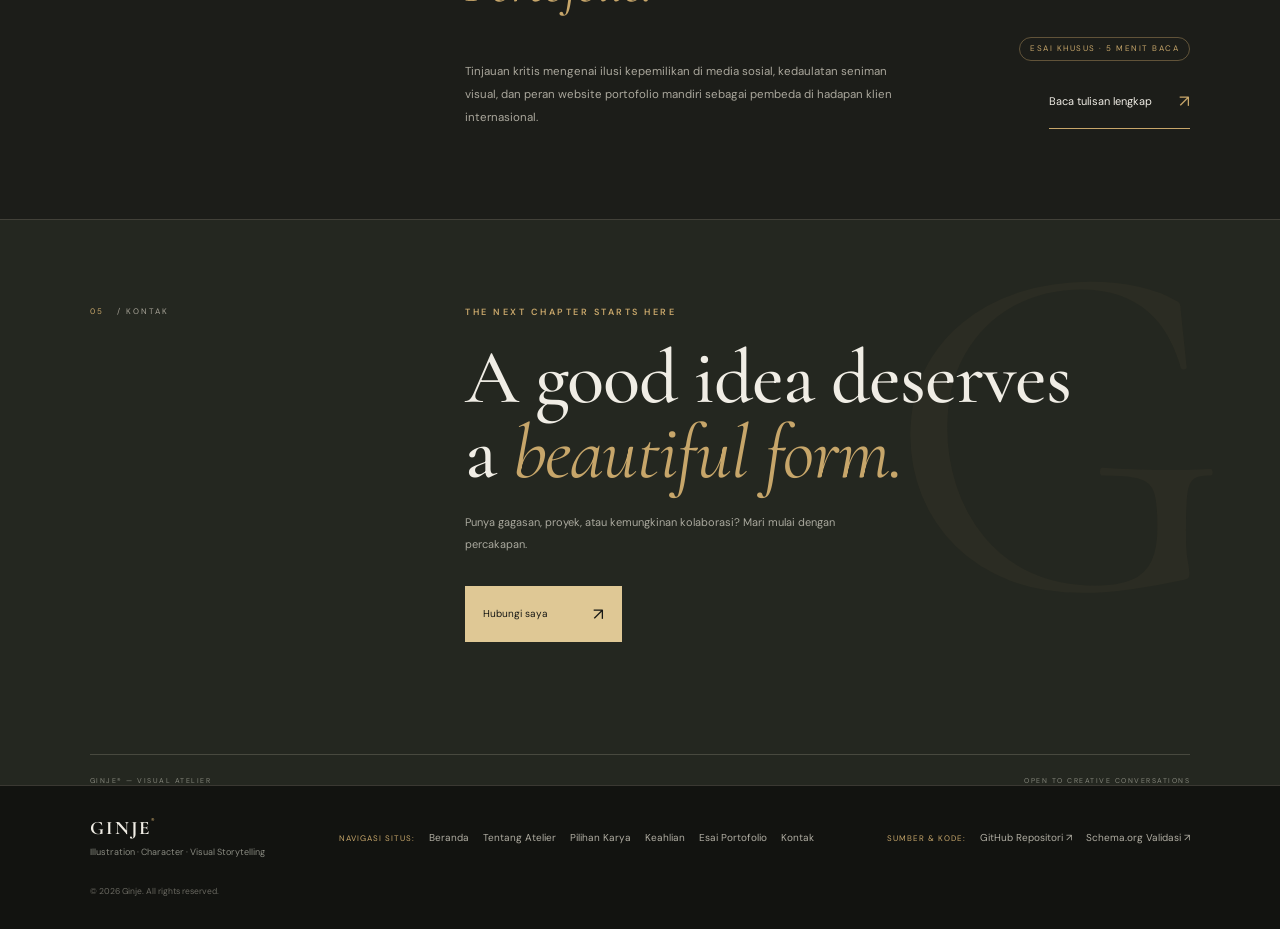
==== commit 8717f820: "perf(seo): resolve all 6 audit items with WebP images, nofollow on bot-gated links, expanded interna" ====
--- a/index.html
+++ b/index.html
@@ -92,24 +92,30 @@
       .site-header { padding: 20px 6%; }
     }
   </style>
+  <!-- Canonical Domain Enforcement (www to non-www fallback) -->
+  <script>
+    if (window.location.hostname.indexOf('www.') === 0) {
+      window.location.replace('https://' + window.location.hostname.replace(/^www\./, '') + window.location.pathname + window.location.search);
+    }
+  </script>
 </head>
 <body>
   <div class="topline"><span>INDEPENDENT VISUAL ATELIER</span><span><a href="index.html#works">ILLUSTRATION</a> · <a href="index.html#services">WORLDBUILDING</a> · <a href="artikel-pentingnya-website-portofolio-ilustrator.html">STORY</a></span></div>
-  <header class="site-header"><a class="brand" href="#home" aria-label="Ginje Visual Atelier - Beranda">GINJE<span>®</span><small>VISUAL ATELIER</small></a>
+  <header class="site-header"><a class="brand" href="index.html#home" aria-label="Ginje Visual Atelier - Beranda">GINJE<span>®</span><small>VISUAL ATELIER</small></a>
     <nav><a href="index.html#about">Tentang</a><a href="index.html#works">Portofolio</a><a href="index.html#services">Keahlian</a><a href="artikel-pentingnya-website-portofolio-ilustrator.html">Artikel</a><a class="nav-cta" href="index.html#contact">Mari berbincang <span>↗</span></a></nav>
   </header>
   <main>
     <section class="hero" id="home"><div class="hero-copy"><div class="eyebrow"><span class="gold-line"></span> PORTOFOLIO KREATIF · 2026</div>
       <h1>Ideas made <br>visible. <em>Stories</em> <br><em>made felt.</em></h1>
       <p class="hero-description">Saya Fian, ilustrator independen yang mengeksplorasi karakter, dunia, dan narasi visual. Menciptakan gambar yang bukan hanya dilihat, tetapi juga meninggalkan kesan.</p>
-      <div class="hero-bottom"><a class="round-link" href="#works">Jelajahi karya <span>↘</span></a><p>01 — 03<br><span>VISUAL EXPLORATIONS</span></p></div>
-    </div><div class="hero-visual"><div class="hero-art art-one"></div><div class="hero-art art-two"></div><div class="hero-art art-three"></div><div class="hero-ornament">G</div><div class="hero-stamp"><img src="assets/favicon.png" alt="Emblem Ginje Visual Atelier - Golden Lily" width="46" height="46" class="hero-stamp-img"><span>2026</span></div><p class="visual-caption">FIG. 01 — THE ART OF ATMOSPHERE</p></div><div class="hero-side-note">CRAFTED WITH INTENTION · BUILT ON STORIES</div></section>
+      <div class="hero-bottom"><a class="round-link" href="index.html#works">Jelajahi karya <span>↘</span></a><p>01 — 03<br><span>VISUAL EXPLORATIONS</span></p></div>
+    </div><div class="hero-visual"><div class="hero-art art-one"></div><div class="hero-art art-two"></div><div class="hero-art art-three"></div><div class="hero-ornament">G</div><div class="hero-stamp"><img src="assets/emblem-atelier.webp" alt="Emblem Ginje Visual Atelier - Golden Lily" width="46" height="46" loading="lazy" decoding="async" class="hero-stamp-img"><span>2026</span></div><p class="visual-caption">FIG. 01 — THE ART OF ATMOSPHERE</p></div><div class="hero-side-note">CRAFTED WITH INTENTION · BUILT ON STORIES</div></section>
     <section class="manifesto" id="about"><div class="section-label"><span>01</span> / SEBUAH PENDEKATAN</div><div class="manifesto-content"><p class="small-gold">BEYOND THE SURFACE</p><h2>Setiap gambar memiliki sesuatu untuk <em>diceritakan.</em></h2><div class="manifesto-bottom"><p>Saya percaya visual yang kuat tidak selalu harus ramai. Melalui suasana, detail, dan komposisi, saya ingin menyampaikan gagasan yang terkadang sulit dijelaskan dengan kata-kata.</p><div class="manifesto-actions"><a href="index.html#contact" class="underlined-link">Kenali proses saya <span>↗</span></a><a href="artikel-pentingnya-website-portofolio-ilustrator.html" class="underlined-link">Baca esai kedaulatan seniman <span>↗</span></a></div></div></div></section>
     <section class="works" id="works"><div class="section-heading"><div><div class="section-label"><span>02</span> / PILIHAN KARYA</div><h2>Selected <em>visions.</em></h2></div><p>Eksplorasi visual yang berangkat dari cerita, atmosfer, dan rasa ingin tahu.</p></div>
       <div class="work-grid">
-        <article class="work-card work-wide"><a href="#contact" class="work-image landscape" aria-label="Lihat karya The Quiet Kingdom (World & Environment)"><span class="image-index">01 / ENVIRONMENT</span><div class="landscape-sun"></div><div class="landscape-mist"></div><div class="landscape-foreground"></div><span class="image-title">The Quiet Kingdom</span><span class="image-open">↗</span></a><div class="work-info"><div><h3>World &amp; Environment</h3><p>Membangun tempat yang terasa memiliki sejarah.</p></div><span>CONCEPT / WORLD</span></div></article>
-        <article class="work-card"><a href="#contact" class="work-image portrait" aria-label="Lihat karya A Study in Silence (Character Design)"><span class="image-index">02 / CHARACTER</span><div class="portrait-halo"></div><div class="portrait-head"></div><div class="portrait-hair"></div><div class="portrait-cloak"></div><span class="image-title">A Study in Silence</span><span class="image-open">↗</span></a><div class="work-info"><div><h3>Character Design</h3><p>Karakter dengan bentuk dan cerita yang khas.</p></div><span>DESIGN / STUDY</span></div></article>
-        <article class="work-card"><a href="#contact" class="work-image stilllife" aria-label="Lihat karya After the Rain (Visual Storytelling)"><span class="image-index">03 / NARRATIVE</span><div class="still-moon"></div><div class="still-window"></div><div class="still-figure"></div><span class="image-title">After the Rain</span><span class="image-open">↗</span></a><div class="work-info"><div><h3>Visual Storytelling</h3><p>Momen kecil yang menyimpan makna besar.</p></div><span>ILLUSTRATION / STORY</span></div></article>
+        <article class="work-card work-wide"><a href="index.html#contact" class="work-image landscape" aria-label="Lihat karya The Quiet Kingdom (World & Environment)"><span class="image-index">01 / ENVIRONMENT</span><div class="landscape-sun"></div><div class="landscape-mist"></div><div class="landscape-foreground"></div><span class="image-title">The Quiet Kingdom</span><span class="image-open">↗</span></a><div class="work-info"><div><h3>World &amp; Environment</h3><p>Membangun tempat yang terasa memiliki sejarah.</p></div><span>CONCEPT / WORLD</span></div></article>
+        <article class="work-card"><a href="index.html#contact" class="work-image portrait" aria-label="Lihat karya A Study in Silence (Character Design)"><span class="image-index">02 / CHARACTER</span><div class="portrait-halo"></div><div class="portrait-head"></div><div class="portrait-hair"></div><div class="portrait-cloak"></div><span class="image-title">A Study in Silence</span><span class="image-open">↗</span></a><div class="work-info"><div><h3>Character Design</h3><p>Karakter dengan bentuk dan cerita yang khas.</p></div><span>DESIGN / STUDY</span></div></article>
+        <article class="work-card"><a href="index.html#contact" class="work-image stilllife" aria-label="Lihat karya After the Rain (Visual Storytelling)"><span class="image-index">03 / NARRATIVE</span><div class="still-moon"></div><div class="still-window"></div><div class="still-figure"></div><span class="image-title">After the Rain</span><span class="image-open">↗</span></a><div class="work-info"><div><h3>Visual Storytelling</h3><p>Momen kecil yang menyimpan makna besar.</p></div><span>ILLUSTRATION / STORY</span></div></article>
       </div><p class="disclaimer">Visual di atas merupakan ilustrasi dekoratif sementara.</p></section>
     <section class="services" id="services"><div class="section-label"><span>03</span> / BIDANG KREATIF</div><div class="services-grid"><div class="services-intro"><p class="small-gold">THOUGHTFULLY MADE</p><h2>From an idea <br>to a <em>visual world.</em></h2><p>Kolaborasi kreatif yang berangkat dari konsep dan dikembangkan dengan perhatian pada detail.</p></div><div class="service-list">
       <div class="service-row"><span class="service-number">01</span><div><h3>Ilustrasi Digital</h3><p>Visual untuk proyek personal, editorial, dan kebutuhan kreatif.</p></div><a href="index.html#contact" class="service-symbol" aria-label="Konsultasikan layanan ini">↗</a></div>
@@ -120,7 +126,7 @@
       <div class="section-label"><span>04</span> / TULISAN &amp; CATATAN</div>
       <div class="journal-content">
         <p class="small-gold">PERSPEKTIF &amp; CATATAN ATELIER</p>
-        <figure class="journal-thumb-wrap"><img src="assets/infografis-peran-website-portofolio.svg" alt="Infografis Peran Strategis Website Portofolio bagi Ilustrator Mandiri" width="450" height="240" loading="lazy" class="journal-thumb-img"></figure>
+        <figure class="journal-thumb-wrap"><img src="assets/infografis-peran-website-portofolio.svg" alt="Infografis Peran Strategis Website Portofolio bagi Ilustrator Mandiri" width="450" height="240" loading="lazy" decoding="async" class="journal-thumb-img"></figure>
         <h2>Mengapa Media Sosial Saja Tidak Cukup: <em>Pentingnya Website Portofolio.</em></h2>
         <div class="journal-bottom">
           <p>Tinjauan kritis mengenai ilusi kepemilikan di media sosial, kedaulatan seniman visual, dan peran website portofolio mandiri sebagai pembeda di hadapan klien internasional.</p>
@@ -131,7 +137,7 @@
         </div>
       </div>
     </section>
-    <section class="contact" id="contact"><div class="contact-pattern">G</div><div class="section-label"><span>05</span> / KONTAK</div><div class="contact-inner"><p class="small-gold">THE NEXT CHAPTER STARTS HERE</p><h2>A good idea deserves <br>a <em>beautiful form.</em></h2><p>Punya gagasan, proyek, atau kemungkinan kolaborasi? Mari mulai dengan percakapan.</p><a class="contact-button" href="https://www.instagram.com/fian21stcentury/" target="_blank" rel="noopener noreferrer" aria-label="Hubungi saya via Instagram @fian21stcentury">Hubungi saya <span>↗</span></a></div><div class="contact-footer"><span>GINJE® — VISUAL ATELIER</span><span>OPEN TO CREATIVE CONVERSATIONS</span></div></section>
+    <section class="contact" id="contact"><div class="contact-pattern">G</div><div class="section-label"><span>05</span> / KONTAK</div><div class="contact-inner"><p class="small-gold">THE NEXT CHAPTER STARTS HERE</p><h2>A good idea deserves <br>a <em>beautiful form.</em></h2><p>Punya gagasan, proyek, atau kemungkinan kolaborasi? Mari mulai dengan percakapan.</p><a class="contact-button" href="https://www.instagram.com/fian21stcentury/" target="_blank" rel="nofollow noopener noreferrer" aria-label="Hubungi saya via Instagram @fian21stcentury">Hubungi saya <span>↗</span></a></div><div class="contact-footer"><span>GINJE® — VISUAL ATELIER</span><span>OPEN TO CREATIVE CONVERSATIONS</span></div></section>
   </main><footer class="footer">
     <div class="footer-left">
       <a class="footer-brand" href="index.html#home" aria-label="Ginje Visual Atelier - Kembali ke atas">GINJE<span>®</span></a>
